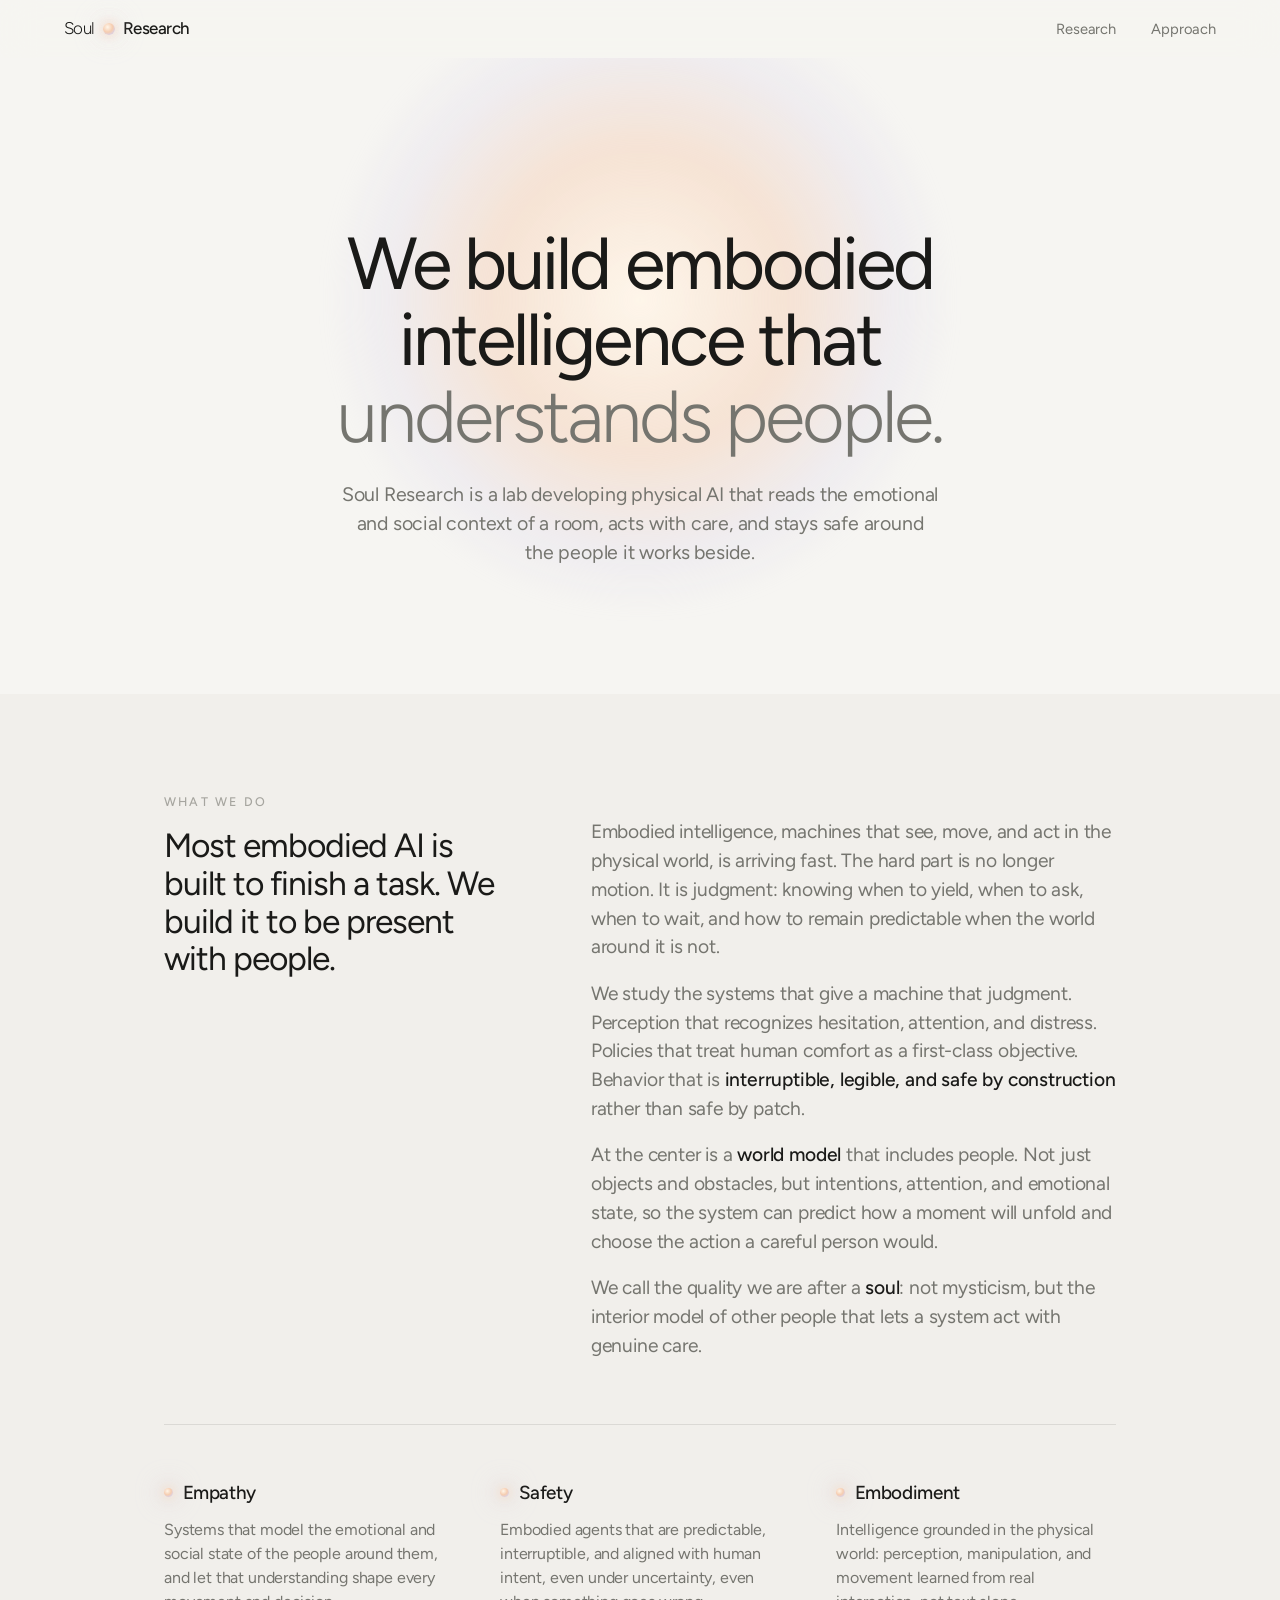
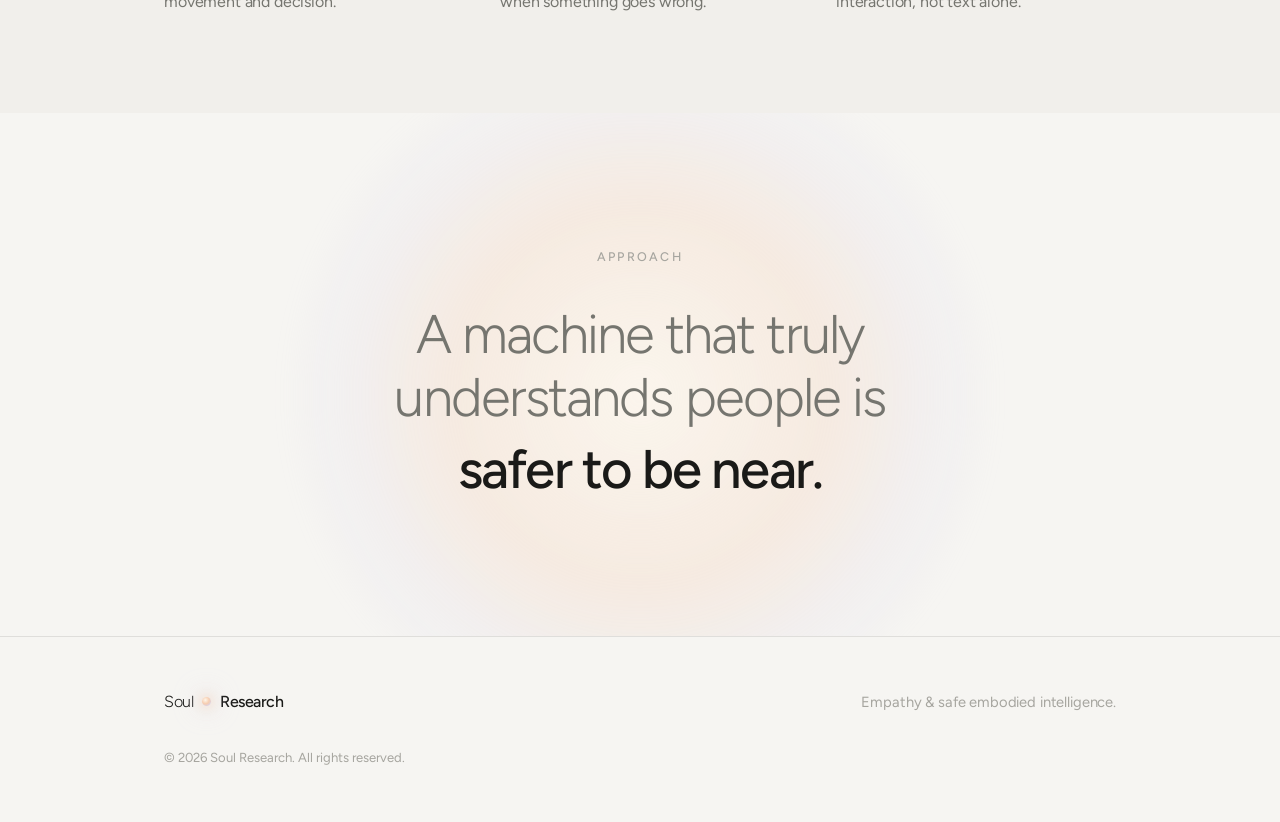
==== index.html @ a8cfb9cd "Add files via upload" ====
<!DOCTYPE html>
<html lang="en">
<head>
<meta charset="UTF-8" />
<meta name="viewport" content="width=device-width, initial-scale=1.0" />
<title>Soul Research · Empathy &amp; Safe Embodied Intelligence</title>
<link rel="preconnect" href="https://fonts.googleapis.com">
<link rel="preconnect" href="https://fonts.gstatic.com" crossorigin>
<link href="https://fonts.googleapis.com/css2?family=Figtree:wght@300;400;500;600;700&display=swap" rel="stylesheet">
<style>
  :root {
    --paper:   #f6f5f2;
    --paper-2: #f1efeb;
    --ink:     #1a1a18;
    --muted:   #75756f;
    --faint:   #a6a59f;
    --line:    rgba(26,26,24,0.10);
    --orb-core:#fff6e9;
    --orb-mid: #f6cdb0;
    --orb-rim: #d8d1ea;
  }
  * { margin: 0; padding: 0; box-sizing: border-box; }
  html { scroll-behavior: smooth; }
  body {
    background: var(--paper); color: var(--ink);
    font-family: "Figtree", -apple-system, BlinkMacSystemFont,
                 "Helvetica Neue", "Segoe UI", system-ui, sans-serif;
    -webkit-font-smoothing: antialiased; text-rendering: optimizeLegibility; line-height: 1.5;
  }
  .orb {
    position: relative; border-radius: 50%; flex: none;
    background: radial-gradient(circle at 38% 34%,
      var(--orb-core) 0%, var(--orb-mid) 46%, var(--orb-rim) 82%, rgba(216,209,234,0) 100%);
    box-shadow: 0 0 12px 2px rgba(246,205,176,0.55), 0 0 26px 6px rgba(216,209,234,0.28);
  }
  .orb--brand { width: 12px; height: 12px; animation: breathe 5.5s ease-in-out infinite; }
  .orb--bullet { width: 9px; height: 9px; }
  @keyframes breathe { 0%,100% { transform: scale(1); filter: brightness(1); } 50% { transform: scale(1.12); filter: brightness(1.12); } }

  .nav {
    position: sticky; top: 0; z-index: 20;
    display: flex; align-items: center; justify-content: space-between;
    padding: 1.1rem clamp(1.25rem, 5vw, 4rem);
    background: rgba(246,245,242,0.72);
    backdrop-filter: saturate(180%) blur(18px); -webkit-backdrop-filter: saturate(180%) blur(18px);
    border-bottom: 1px solid transparent; transition: border-color .4s ease;
  }
  .nav.scrolled { border-bottom-color: var(--line); }
  .brand { display: flex; align-items: center; gap: 0.5rem; text-decoration: none; color: var(--ink); }
  .brand .word { font-size: 1.06rem; letter-spacing: -0.03em; line-height: 1; }
  .brand .word--light { font-weight: 300; }
  .brand .word--med   { font-weight: 500; }
  .nav-links { display: flex; gap: clamp(1rem, 3vw, 2.2rem); }
  .nav-links a { font-size: 0.92rem; color: var(--muted); text-decoration: none; letter-spacing: -0.01em; transition: color .25s ease; }
  .nav-links a:hover { color: var(--ink); }

  .wrap { max-width: 1080px; margin: 0 auto; padding-left: clamp(1.25rem, 5vw, 4rem); padding-right: clamp(1.25rem, 5vw, 4rem); }
  .eyebrow { font-size: 0.78rem; text-transform: uppercase; letter-spacing: 0.18em; color: var(--faint); font-weight: 500; }

  .hero {
    position: relative; overflow: hidden;
    padding-top: clamp(5rem, 16vh, 10rem); padding-bottom: clamp(5rem, 14vh, 9rem); text-align: center;
  }
  .hero-glow {
    position: absolute; left: 50%; top: 38%; width: min(620px, 90vw); aspect-ratio: 1;
    transform: translate(-50%,-50%); border-radius: 50%;
    background: radial-gradient(circle, rgba(255,246,233,0.85) 0%, rgba(246,205,176,0.45) 34%, rgba(216,209,234,0.22) 58%, rgba(246,245,242,0) 72%);
    filter: blur(8px); animation: breathe-slow 7s ease-in-out infinite; pointer-events: none;
  }
  @keyframes breathe-slow { 0%,100% { transform: translate(-50%,-50%) scale(1); opacity: .9; } 50% { transform: translate(-50%,-50%) scale(1.08); opacity: 1; } }

  .hero-inner { position: relative; z-index: 1; }
  .hero h1 { margin: 1.4rem auto 0; max-width: 16ch; font-size: clamp(2.3rem, 6.4vw, 4.6rem); font-weight: 400; letter-spacing: -0.04em; line-height: 1.04; }
  .hero h1 em { font-style: normal; font-weight: 300; color: var(--muted); }
  .hero-sub { margin: 1.6rem auto 0; max-width: 46ch; font-size: clamp(1.02rem, 1.7vw, 1.22rem); color: var(--muted); letter-spacing: -0.01em; }

  .section { padding-top: clamp(4.5rem, 11vh, 8rem); padding-bottom: clamp(4.5rem, 11vh, 8rem); }
  .band { background: var(--paper-2); }
  .lede h2 { font-size: clamp(1.5rem, 3vw, 2.1rem); font-weight: 400; letter-spacing: -0.03em; line-height: 1.12; }
  .prose { max-width: 60ch; margin-top: 1.6rem; }
  .prose p { font-size: clamp(1.04rem, 1.55vw, 1.2rem); color: var(--muted); letter-spacing: -0.01em; }
  .prose p + p { margin-top: 1.1rem; }
  .prose strong { color: var(--ink); font-weight: 500; }
  .split { display: grid; grid-template-columns: 1fr; gap: 2rem; }
  @media (min-width: 820px) { .split { grid-template-columns: 0.8fr 1.2fr; gap: clamp(2.5rem, 6vw, 6rem); align-items: start; } }

  .pillars { margin-top: clamp(3rem, 7vh, 5rem); display: grid; grid-template-columns: 1fr; gap: 2.4rem; border-top: 1px solid var(--line); padding-top: clamp(2.5rem, 6vh, 4rem); }
  @media (min-width: 760px) { .pillars { grid-template-columns: repeat(3, 1fr); gap: clamp(2rem, 5vw, 3.5rem); } }
  .pillar h3 { display: flex; align-items: center; gap: 0.6rem; font-size: 1.18rem; font-weight: 500; letter-spacing: -0.02em; margin-bottom: 0.7rem; }
  .pillar p { color: var(--muted); font-size: 1rem; letter-spacing: -0.01em; }

  .belief {
    position: relative; overflow: hidden; text-align: center;
    padding-top: clamp(6rem, 15vh, 10.5rem); padding-bottom: clamp(6rem, 15vh, 10.5rem);
  }
  .belief-glow {
    position: absolute; left: 50%; top: 54%; transform: translate(-50%,-50%);
    width: min(700px, 94vw); aspect-ratio: 1; border-radius: 50%;
    background: radial-gradient(circle,
      rgba(255,246,233,0.55) 0%, rgba(246,205,176,0.26) 38%,
      rgba(216,209,234,0.13) 60%, rgba(246,245,242,0) 74%);
    filter: blur(10px); animation: breathe-slow 7s ease-in-out infinite;
    pointer-events: none; z-index: 0;
  }
  .belief .wrap { position: relative; z-index: 1; }
  .belief-eyebrow { margin-bottom: clamp(1.6rem, 4vh, 2.8rem); }
  .belief-quote {
    margin: 0 auto; max-width: 20ch;
    font-size: clamp(2rem, 5vw, 3.4rem); font-weight: 300;
    letter-spacing: -0.035em; line-height: 1.16;
  }
  .belief-quote .lead { color: var(--muted); }
  .belief-quote .payoff {
    display: block; margin-top: 0.16em; font-weight: 500;
    color: var(--muted); opacity: 0.5;
    transition: color 1.1s ease 0.5s, opacity 1.1s ease 0.5s;
  }
  .belief-quote.in .payoff { color: var(--ink); opacity: 1; }

  .footer { border-top: 1px solid var(--line); padding-top: clamp(2.5rem, 6vh, 4rem); padding-bottom: clamp(2.5rem, 6vh, 4rem); }
  .footer-row { display: flex; flex-wrap: wrap; gap: 1.5rem 2rem; align-items: baseline; justify-content: space-between; }
  .footer .brand .word { font-size: 1rem; }
  .footer-tag { color: var(--faint); font-size: 0.92rem; letter-spacing: -0.01em; }
  .footer a.mail { color: var(--ink); text-decoration: none; font-size: 0.95rem; border-bottom: 1px solid var(--line); padding-bottom: 2px; transition: border-color .25s ease; }
  .footer a.mail:hover { border-color: var(--ink); }
  .copyright { margin-top: 2.2rem; color: var(--faint); font-size: 0.82rem; }

  .reveal { opacity: 0; transform: translateY(14px); transition: opacity .9s cubic-bezier(.16,1,.3,1), transform .9s cubic-bezier(.16,1,.3,1); }
  .reveal.in { opacity: 1; transform: none; }
  a:focus-visible, .brand:focus-visible { outline: 2px solid var(--ink); outline-offset: 4px; border-radius: 3px; }

  @media (prefers-reduced-motion: reduce) {
    html { scroll-behavior: auto; }
    .orb--brand, .hero-glow, .belief-glow { animation: none; }
    .reveal { opacity: 1; transform: none; transition: none; }
    .belief-quote .payoff { transition: none; color: var(--ink); opacity: 1; }
  }
</style>
</head>
<body>
  <nav class="nav" id="nav">
    <a class="brand" href="#top" aria-label="Soul Research home">
      <span class="word word--light">Soul</span>
      <span class="orb orb--brand" aria-hidden="true"></span>
      <span class="word word--med">Research</span>
    </a>
    <div class="nav-links">
      <a href="#research">Research</a>
      <a href="#approach">Approach</a>
    </div>
  </nav>

  <header class="hero" id="top">
    <div class="hero-glow" aria-hidden="true"></div>
    <div class="wrap hero-inner">
      <h1>We build embodied intelligence that <em>understands people.</em></h1>
      <p class="hero-sub">Soul Research is a lab developing physical AI that reads the emotional and social context of a room, acts with care, and stays safe around the people it works beside.</p>
    </div>
  </header>

  <section class="section band" id="research">
    <div class="wrap">
      <div class="split">
        <div class="lede reveal">
          <p class="eyebrow" style="margin-bottom:1rem;">What we do</p>
          <h2>Most embodied AI is built to finish a task. We build it to be present with people.</h2>
        </div>
        <div class="prose reveal">
          <p>Embodied intelligence, machines that see, move, and act in the physical world, is arriving fast. The hard part is no longer motion. It is judgment: knowing when to yield, when to ask, when to wait, and how to remain predictable when the world around it is not.</p>
          <p>We study the systems that give a machine that judgment. Perception that recognizes hesitation, attention, and distress. Policies that treat human comfort as a first-class objective. Behavior that is <strong>interruptible, legible, and safe by construction</strong> rather than safe by patch.</p>
          <p>At the center is a <strong>world model</strong> that includes people. Not just objects and obstacles, but intentions, attention, and emotional state, so the system can predict how a moment will unfold and choose the action a careful person would.</p>
          <p>We call the quality we are after a <strong>soul</strong>: not mysticism, but the interior model of other people that lets a system act with genuine care.</p>
        </div>
      </div>

      <div class="pillars">
        <div class="pillar reveal">
          <h3><span class="orb orb--bullet" aria-hidden="true"></span>Empathy</h3>
          <p>Systems that model the emotional and social state of the people around them, and let that understanding shape every movement and decision.</p>
        </div>
        <div class="pillar reveal">
          <h3><span class="orb orb--bullet" aria-hidden="true"></span>Safety</h3>
          <p>Embodied agents that are predictable, interruptible, and aligned with human intent, even under uncertainty, even when something goes wrong.</p>
        </div>
        <div class="pillar reveal">
          <h3><span class="orb orb--bullet" aria-hidden="true"></span>Embodiment</h3>
          <p>Intelligence grounded in the physical world: perception, manipulation, and movement learned from real interaction, not text alone.</p>
        </div>
      </div>
    </div>
  </section>

  <section class="section belief" id="approach">
    <div class="belief-glow" aria-hidden="true"></div>
    <div class="wrap">
      <p class="eyebrow belief-eyebrow reveal">Approach</p>
      <blockquote class="belief-quote reveal">
        <span class="lead">A machine that truly understands people is</span>
        <span class="payoff">safer to be near.</span>
      </blockquote>
    </div>
  </section>

  <footer class="section footer" id="contact">
    <div class="wrap">
      <div class="footer-row">
        <a class="brand" href="#top" aria-label="Soul Research">
          <span class="word word--light">Soul</span>
          <span class="orb orb--bullet" aria-hidden="true" style="margin:0 1px;"></span>
          <span class="word word--med">Research</span>
        </a>
        <span class="footer-tag">Empathy &amp; safe embodied intelligence.</span>
      </div>
      <p class="copyright">© 2026 Soul Research. All rights reserved.</p>
    </div>
  </footer>

  <script>
    const nav = document.getElementById('nav');
    const onScroll = () => nav.classList.toggle('scrolled', window.scrollY > 8);
    onScroll(); window.addEventListener('scroll', onScroll, { passive: true });
    const reduce = window.matchMedia('(prefers-reduced-motion: reduce)').matches;
    const items = document.querySelectorAll('.reveal');
    if (reduce || !('IntersectionObserver' in window)) {
      items.forEach(el => el.classList.add('in'));
    } else {
      const io = new IntersectionObserver((entries) => {
        entries.forEach(e => { if (e.isIntersecting) { e.target.classList.add('in'); io.unobserve(e.target); } });
      }, { threshold: 0.18 });
      items.forEach(el => io.observe(el));
    }
  </script>
</body>
</html>
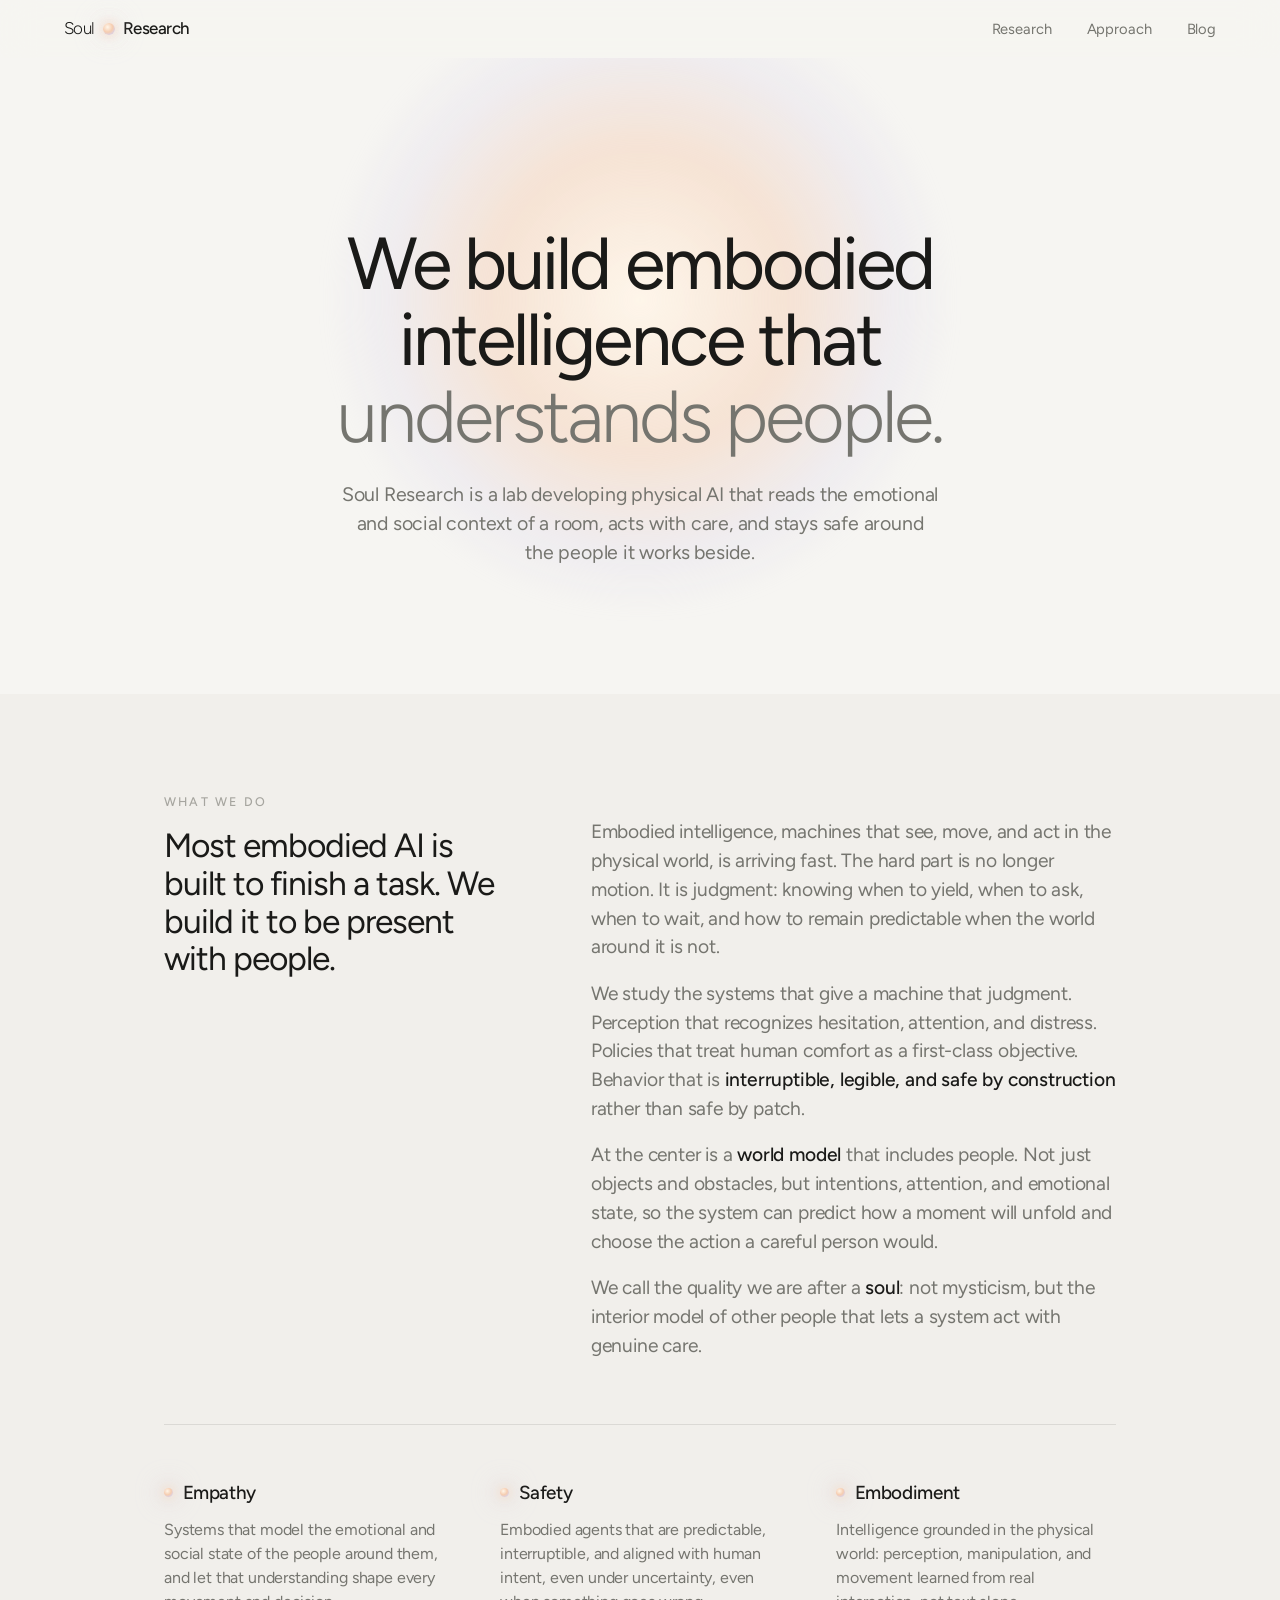
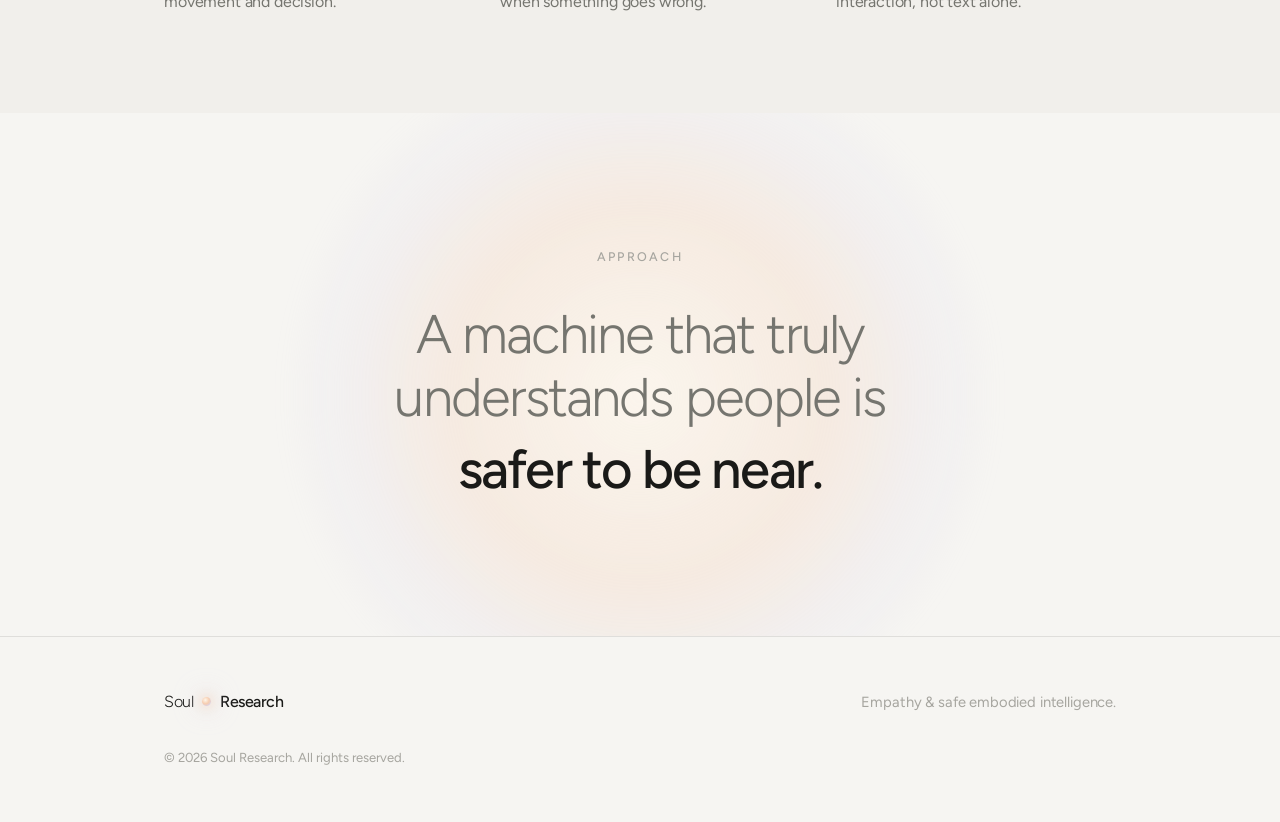
==== commit 42cd3bcc: "Add first-paper blog for Everything Has a Soul. Publish a professional long-form post with paper fig" ====
--- a/index.html
+++ b/index.html
@@ -7,135 +7,7 @@
 <link rel="preconnect" href="https://fonts.googleapis.com">
 <link rel="preconnect" href="https://fonts.gstatic.com" crossorigin>
 <link href="https://fonts.googleapis.com/css2?family=Figtree:wght@300;400;500;600;700&display=swap" rel="stylesheet">
-<style>
-  :root {
-    --paper:   #f6f5f2;
-    --paper-2: #f1efeb;
-    --ink:     #1a1a18;
-    --muted:   #75756f;
-    --faint:   #a6a59f;
-    --line:    rgba(26,26,24,0.10);
-    --orb-core:#fff6e9;
-    --orb-mid: #f6cdb0;
-    --orb-rim: #d8d1ea;
-  }
-  * { margin: 0; padding: 0; box-sizing: border-box; }
-  html { scroll-behavior: smooth; }
-  body {
-    background: var(--paper); color: var(--ink);
-    font-family: "Figtree", -apple-system, BlinkMacSystemFont,
-                 "Helvetica Neue", "Segoe UI", system-ui, sans-serif;
-    -webkit-font-smoothing: antialiased; text-rendering: optimizeLegibility; line-height: 1.5;
-  }
-  .orb {
-    position: relative; border-radius: 50%; flex: none;
-    background: radial-gradient(circle at 38% 34%,
-      var(--orb-core) 0%, var(--orb-mid) 46%, var(--orb-rim) 82%, rgba(216,209,234,0) 100%);
-    box-shadow: 0 0 12px 2px rgba(246,205,176,0.55), 0 0 26px 6px rgba(216,209,234,0.28);
-  }
-  .orb--brand { width: 12px; height: 12px; animation: breathe 5.5s ease-in-out infinite; }
-  .orb--bullet { width: 9px; height: 9px; }
-  @keyframes breathe { 0%,100% { transform: scale(1); filter: brightness(1); } 50% { transform: scale(1.12); filter: brightness(1.12); } }
-
-  .nav {
-    position: sticky; top: 0; z-index: 20;
-    display: flex; align-items: center; justify-content: space-between;
-    padding: 1.1rem clamp(1.25rem, 5vw, 4rem);
-    background: rgba(246,245,242,0.72);
-    backdrop-filter: saturate(180%) blur(18px); -webkit-backdrop-filter: saturate(180%) blur(18px);
-    border-bottom: 1px solid transparent; transition: border-color .4s ease;
-  }
-  .nav.scrolled { border-bottom-color: var(--line); }
-  .brand { display: flex; align-items: center; gap: 0.5rem; text-decoration: none; color: var(--ink); }
-  .brand .word { font-size: 1.06rem; letter-spacing: -0.03em; line-height: 1; }
-  .brand .word--light { font-weight: 300; }
-  .brand .word--med   { font-weight: 500; }
-  .nav-links { display: flex; gap: clamp(1rem, 3vw, 2.2rem); }
-  .nav-links a { font-size: 0.92rem; color: var(--muted); text-decoration: none; letter-spacing: -0.01em; transition: color .25s ease; }
-  .nav-links a:hover { color: var(--ink); }
-
-  .wrap { max-width: 1080px; margin: 0 auto; padding-left: clamp(1.25rem, 5vw, 4rem); padding-right: clamp(1.25rem, 5vw, 4rem); }
-  .eyebrow { font-size: 0.78rem; text-transform: uppercase; letter-spacing: 0.18em; color: var(--faint); font-weight: 500; }
-
-  .hero {
-    position: relative; overflow: hidden;
-    padding-top: clamp(5rem, 16vh, 10rem); padding-bottom: clamp(5rem, 14vh, 9rem); text-align: center;
-  }
-  .hero-glow {
-    position: absolute; left: 50%; top: 38%; width: min(620px, 90vw); aspect-ratio: 1;
-    transform: translate(-50%,-50%); border-radius: 50%;
-    background: radial-gradient(circle, rgba(255,246,233,0.85) 0%, rgba(246,205,176,0.45) 34%, rgba(216,209,234,0.22) 58%, rgba(246,245,242,0) 72%);
-    filter: blur(8px); animation: breathe-slow 7s ease-in-out infinite; pointer-events: none;
-  }
-  @keyframes breathe-slow { 0%,100% { transform: translate(-50%,-50%) scale(1); opacity: .9; } 50% { transform: translate(-50%,-50%) scale(1.08); opacity: 1; } }
-
-  .hero-inner { position: relative; z-index: 1; }
-  .hero h1 { margin: 1.4rem auto 0; max-width: 16ch; font-size: clamp(2.3rem, 6.4vw, 4.6rem); font-weight: 400; letter-spacing: -0.04em; line-height: 1.04; }
-  .hero h1 em { font-style: normal; font-weight: 300; color: var(--muted); }
-  .hero-sub { margin: 1.6rem auto 0; max-width: 46ch; font-size: clamp(1.02rem, 1.7vw, 1.22rem); color: var(--muted); letter-spacing: -0.01em; }
-
-  .section { padding-top: clamp(4.5rem, 11vh, 8rem); padding-bottom: clamp(4.5rem, 11vh, 8rem); }
-  .band { background: var(--paper-2); }
-  .lede h2 { font-size: clamp(1.5rem, 3vw, 2.1rem); font-weight: 400; letter-spacing: -0.03em; line-height: 1.12; }
-  .prose { max-width: 60ch; margin-top: 1.6rem; }
-  .prose p { font-size: clamp(1.04rem, 1.55vw, 1.2rem); color: var(--muted); letter-spacing: -0.01em; }
-  .prose p + p { margin-top: 1.1rem; }
-  .prose strong { color: var(--ink); font-weight: 500; }
-  .split { display: grid; grid-template-columns: 1fr; gap: 2rem; }
-  @media (min-width: 820px) { .split { grid-template-columns: 0.8fr 1.2fr; gap: clamp(2.5rem, 6vw, 6rem); align-items: start; } }
-
-  .pillars { margin-top: clamp(3rem, 7vh, 5rem); display: grid; grid-template-columns: 1fr; gap: 2.4rem; border-top: 1px solid var(--line); padding-top: clamp(2.5rem, 6vh, 4rem); }
-  @media (min-width: 760px) { .pillars { grid-template-columns: repeat(3, 1fr); gap: clamp(2rem, 5vw, 3.5rem); } }
-  .pillar h3 { display: flex; align-items: center; gap: 0.6rem; font-size: 1.18rem; font-weight: 500; letter-spacing: -0.02em; margin-bottom: 0.7rem; }
-  .pillar p { color: var(--muted); font-size: 1rem; letter-spacing: -0.01em; }
-
-  .belief {
-    position: relative; overflow: hidden; text-align: center;
-    padding-top: clamp(6rem, 15vh, 10.5rem); padding-bottom: clamp(6rem, 15vh, 10.5rem);
-  }
-  .belief-glow {
-    position: absolute; left: 50%; top: 54%; transform: translate(-50%,-50%);
-    width: min(700px, 94vw); aspect-ratio: 1; border-radius: 50%;
-    background: radial-gradient(circle,
-      rgba(255,246,233,0.55) 0%, rgba(246,205,176,0.26) 38%,
-      rgba(216,209,234,0.13) 60%, rgba(246,245,242,0) 74%);
-    filter: blur(10px); animation: breathe-slow 7s ease-in-out infinite;
-    pointer-events: none; z-index: 0;
-  }
-  .belief .wrap { position: relative; z-index: 1; }
-  .belief-eyebrow { margin-bottom: clamp(1.6rem, 4vh, 2.8rem); }
-  .belief-quote {
-    margin: 0 auto; max-width: 20ch;
-    font-size: clamp(2rem, 5vw, 3.4rem); font-weight: 300;
-    letter-spacing: -0.035em; line-height: 1.16;
-  }
-  .belief-quote .lead { color: var(--muted); }
-  .belief-quote .payoff {
-    display: block; margin-top: 0.16em; font-weight: 500;
-    color: var(--muted); opacity: 0.5;
-    transition: color 1.1s ease 0.5s, opacity 1.1s ease 0.5s;
-  }
-  .belief-quote.in .payoff { color: var(--ink); opacity: 1; }
-
-  .footer { border-top: 1px solid var(--line); padding-top: clamp(2.5rem, 6vh, 4rem); padding-bottom: clamp(2.5rem, 6vh, 4rem); }
-  .footer-row { display: flex; flex-wrap: wrap; gap: 1.5rem 2rem; align-items: baseline; justify-content: space-between; }
-  .footer .brand .word { font-size: 1rem; }
-  .footer-tag { color: var(--faint); font-size: 0.92rem; letter-spacing: -0.01em; }
-  .footer a.mail { color: var(--ink); text-decoration: none; font-size: 0.95rem; border-bottom: 1px solid var(--line); padding-bottom: 2px; transition: border-color .25s ease; }
-  .footer a.mail:hover { border-color: var(--ink); }
-  .copyright { margin-top: 2.2rem; color: var(--faint); font-size: 0.82rem; }
-
-  .reveal { opacity: 0; transform: translateY(14px); transition: opacity .9s cubic-bezier(.16,1,.3,1), transform .9s cubic-bezier(.16,1,.3,1); }
-  .reveal.in { opacity: 1; transform: none; }
-  a:focus-visible, .brand:focus-visible { outline: 2px solid var(--ink); outline-offset: 4px; border-radius: 3px; }
-
-  @media (prefers-reduced-motion: reduce) {
-    html { scroll-behavior: auto; }
-    .orb--brand, .hero-glow, .belief-glow { animation: none; }
-    .reveal { opacity: 1; transform: none; transition: none; }
-    .belief-quote .payoff { transition: none; color: var(--ink); opacity: 1; }
-  }
-</style>
+<link rel="stylesheet" href="styles.css">
 </head>
 <body>
   <nav class="nav" id="nav">
@@ -147,6 +19,7 @@
     <div class="nav-links">
       <a href="#research">Research</a>
       <a href="#approach">Approach</a>
+      <a href="blog.html">Blog</a>
     </div>
   </nav>
 
@@ -215,20 +88,6 @@
     </div>
   </footer>
 
-  <script>
-    const nav = document.getElementById('nav');
-    const onScroll = () => nav.classList.toggle('scrolled', window.scrollY > 8);
-    onScroll(); window.addEventListener('scroll', onScroll, { passive: true });
-    const reduce = window.matchMedia('(prefers-reduced-motion: reduce)').matches;
-    const items = document.querySelectorAll('.reveal');
-    if (reduce || !('IntersectionObserver' in window)) {
-      items.forEach(el => el.classList.add('in'));
-    } else {
-      const io = new IntersectionObserver((entries) => {
-        entries.forEach(e => { if (e.isIntersecting) { e.target.classList.add('in'); io.unobserve(e.target); } });
-      }, { threshold: 0.18 });
-      items.forEach(el => io.observe(el));
-    }
-  </script>
+  <script src="main.js"></script>
 </body>
 </html>
--- a/styles.css
+++ b/styles.css
@@ -0,0 +1,626 @@
+:root {
+  --paper:   #f6f5f2;
+  --paper-2: #f1efeb;
+  --ink:     #1a1a18;
+  --muted:   #75756f;
+  --faint:   #a6a59f;
+  --line:    rgba(26,26,24,0.10);
+  --orb-core:#fff6e9;
+  --orb-mid: #f6cdb0;
+  --orb-rim: #d8d1ea;
+  --peach:   #f3d5c0;
+  --lavender:#dcd6ea;
+  --cream:   #f3eadc;
+  --warm-gray:#cfc9c0;
+}
+* { margin: 0; padding: 0; box-sizing: border-box; }
+html { scroll-behavior: smooth; }
+body {
+  background: var(--paper); color: var(--ink);
+  font-family: "Figtree", -apple-system, BlinkMacSystemFont,
+               "Helvetica Neue", "Segoe UI", system-ui, sans-serif;
+  -webkit-font-smoothing: antialiased; text-rendering: optimizeLegibility; line-height: 1.5;
+}
+.orb {
+  position: relative; border-radius: 50%; flex: none;
+  background: radial-gradient(circle at 38% 34%,
+    var(--orb-core) 0%, var(--orb-mid) 46%, var(--orb-rim) 82%, rgba(216,209,234,0) 100%);
+  box-shadow: 0 0 12px 2px rgba(246,205,176,0.55), 0 0 26px 6px rgba(216,209,234,0.28);
+}
+.orb--brand { width: 12px; height: 12px; animation: breathe 5.5s ease-in-out infinite; }
+.orb--bullet { width: 9px; height: 9px; }
+@keyframes breathe { 0%,100% { transform: scale(1); filter: brightness(1); } 50% { transform: scale(1.12); filter: brightness(1.12); } }
+
+.nav {
+  position: sticky; top: 0; z-index: 20;
+  display: flex; align-items: center; justify-content: space-between;
+  padding: 1.1rem clamp(1.25rem, 5vw, 4rem);
+  background: rgba(246,245,242,0.72);
+  backdrop-filter: saturate(180%) blur(18px); -webkit-backdrop-filter: saturate(180%) blur(18px);
+  border-bottom: 1px solid transparent; transition: border-color .4s ease;
+}
+.nav.scrolled { border-bottom-color: var(--line); }
+.brand { display: flex; align-items: center; gap: 0.5rem; text-decoration: none; color: var(--ink); }
+.brand .word { font-size: 1.06rem; letter-spacing: -0.03em; line-height: 1; }
+.brand .word--light { font-weight: 300; }
+.brand .word--med   { font-weight: 500; }
+.nav-links { display: flex; gap: clamp(1rem, 3vw, 2.2rem); }
+.nav-links a { font-size: 0.92rem; color: var(--muted); text-decoration: none; letter-spacing: -0.01em; transition: color .25s ease; }
+.nav-links a:hover, .nav-links a.active { color: var(--ink); }
+
+.wrap { max-width: 1080px; margin: 0 auto; padding-left: clamp(1.25rem, 5vw, 4rem); padding-right: clamp(1.25rem, 5vw, 4rem); }
+.eyebrow { font-size: 0.78rem; text-transform: uppercase; letter-spacing: 0.18em; color: var(--faint); font-weight: 500; }
+
+.hero {
+  position: relative; overflow: hidden;
+  padding-top: clamp(5rem, 16vh, 10rem); padding-bottom: clamp(5rem, 14vh, 9rem); text-align: center;
+}
+.hero-glow {
+  position: absolute; left: 50%; top: 38%; width: min(620px, 90vw); aspect-ratio: 1;
+  transform: translate(-50%,-50%); border-radius: 50%;
+  background: radial-gradient(circle, rgba(255,246,233,0.85) 0%, rgba(246,205,176,0.45) 34%, rgba(216,209,234,0.22) 58%, rgba(246,245,242,0) 72%);
+  filter: blur(8px); animation: breathe-slow 7s ease-in-out infinite; pointer-events: none;
+}
+@keyframes breathe-slow { 0%,100% { transform: translate(-50%,-50%) scale(1); opacity: .9; } 50% { transform: translate(-50%,-50%) scale(1.08); opacity: 1; } }
+
+.hero-inner { position: relative; z-index: 1; }
+.hero h1 { margin: 1.4rem auto 0; max-width: 16ch; font-size: clamp(2.3rem, 6.4vw, 4.6rem); font-weight: 400; letter-spacing: -0.04em; line-height: 1.04; }
+.hero h1 em { font-style: normal; font-weight: 300; color: var(--muted); }
+.hero-sub { margin: 1.6rem auto 0; max-width: 46ch; font-size: clamp(1.02rem, 1.7vw, 1.22rem); color: var(--muted); letter-spacing: -0.01em; }
+
+.section { padding-top: clamp(4.5rem, 11vh, 8rem); padding-bottom: clamp(4.5rem, 11vh, 8rem); }
+.band { background: var(--paper-2); }
+.lede h2 { font-size: clamp(1.5rem, 3vw, 2.1rem); font-weight: 400; letter-spacing: -0.03em; line-height: 1.12; }
+.prose { max-width: 60ch; margin-top: 1.6rem; }
+.prose p { font-size: clamp(1.04rem, 1.55vw, 1.2rem); color: var(--muted); letter-spacing: -0.01em; }
+.prose p + p { margin-top: 1.1rem; }
+.prose strong { color: var(--ink); font-weight: 500; }
+.split { display: grid; grid-template-columns: 1fr; gap: 2rem; }
+@media (min-width: 820px) { .split { grid-template-columns: 0.8fr 1.2fr; gap: clamp(2.5rem, 6vw, 6rem); align-items: start; } }
+
+.pillars { margin-top: clamp(3rem, 7vh, 5rem); display: grid; grid-template-columns: 1fr; gap: 2.4rem; border-top: 1px solid var(--line); padding-top: clamp(2.5rem, 6vh, 4rem); }
+@media (min-width: 760px) { .pillars { grid-template-columns: repeat(3, 1fr); gap: clamp(2rem, 5vw, 3.5rem); } }
+.pillar h3 { display: flex; align-items: center; gap: 0.6rem; font-size: 1.18rem; font-weight: 500; letter-spacing: -0.02em; margin-bottom: 0.7rem; }
+.pillar p { color: var(--muted); font-size: 1rem; letter-spacing: -0.01em; }
+
+.belief {
+  position: relative; overflow: hidden; text-align: center;
+  padding-top: clamp(6rem, 15vh, 10.5rem); padding-bottom: clamp(6rem, 15vh, 10.5rem);
+}
+.belief-glow {
+  position: absolute; left: 50%; top: 54%; transform: translate(-50%,-50%);
+  width: min(700px, 94vw); aspect-ratio: 1; border-radius: 50%;
+  background: radial-gradient(circle,
+    rgba(255,246,233,0.55) 0%, rgba(246,205,176,0.26) 38%,
+    rgba(216,209,234,0.13) 60%, rgba(246,245,242,0) 74%);
+  filter: blur(10px); animation: breathe-slow 7s ease-in-out infinite;
+  pointer-events: none; z-index: 0;
+}
+.belief .wrap { position: relative; z-index: 1; }
+.belief-eyebrow { margin-bottom: clamp(1.6rem, 4vh, 2.8rem); }
+.belief-quote {
+  margin: 0 auto; max-width: 20ch;
+  font-size: clamp(2rem, 5vw, 3.4rem); font-weight: 300;
+  letter-spacing: -0.035em; line-height: 1.16;
+}
+.belief-quote .lead { color: var(--muted); }
+.belief-quote .payoff {
+  display: block; margin-top: 0.16em; font-weight: 500;
+  color: var(--muted); opacity: 0.5;
+  transition: color 1.1s ease 0.5s, opacity 1.1s ease 0.5s;
+}
+.belief-quote.in .payoff { color: var(--ink); opacity: 1; }
+
+.footer { border-top: 1px solid var(--line); padding-top: clamp(2.5rem, 6vh, 4rem); padding-bottom: clamp(2.5rem, 6vh, 4rem); }
+.footer-row { display: flex; flex-wrap: wrap; gap: 1.5rem 2rem; align-items: baseline; justify-content: space-between; }
+.footer .brand .word { font-size: 1rem; }
+.footer-tag { color: var(--faint); font-size: 0.92rem; letter-spacing: -0.01em; }
+.copyright { margin-top: 2.2rem; color: var(--faint); font-size: 0.82rem; }
+
+.reveal { opacity: 0; transform: translateY(14px); transition: opacity .9s cubic-bezier(.16,1,.3,1), transform .9s cubic-bezier(.16,1,.3,1); }
+.reveal.in { opacity: 1; transform: none; }
+a:focus-visible, .brand:focus-visible { outline: 2px solid var(--ink); outline-offset: 4px; border-radius: 3px; }
+
+@media (prefers-reduced-motion: reduce) {
+  html { scroll-behavior: auto; }
+  .orb--brand, .hero-glow, .belief-glow { animation: none; }
+  .reveal { opacity: 1; transform: none; transition: none; }
+  .belief-quote .payoff { transition: none; color: var(--ink); opacity: 1; }
+}
+
+/* Blog listing */
+.page-header {
+  padding-top: clamp(5rem, 12vh, 8rem);
+  padding-bottom: clamp(3rem, 8vh, 5rem);
+  border-bottom: 1px solid var(--line);
+  text-align: center;
+}
+.page-header h1 {
+  margin-top: 1rem;
+  font-size: clamp(2.2rem, 5vw, 3.4rem);
+  font-weight: 400;
+  letter-spacing: -0.035em;
+}
+.page-header p {
+  margin: 1rem auto 0;
+  max-width: 42ch;
+  color: var(--muted);
+  font-size: 1.08rem;
+}
+.blog-list { padding: clamp(3rem, 8vh, 5.5rem) 0; }
+.blog-item {
+  display: grid;
+  grid-template-columns: 1fr;
+  gap: 1.6rem;
+  padding: clamp(1.8rem, 4vh, 2.6rem) 0;
+  border-bottom: 1px solid var(--line);
+  text-decoration: none;
+  color: inherit;
+}
+@media (min-width: 780px) {
+  .blog-item { grid-template-columns: 1.1fr 1.4fr; align-items: center; gap: 2.5rem; }
+}
+.blog-item:hover .blog-title { color: var(--muted); }
+.blog-thumb {
+  aspect-ratio: 16 / 10;
+  overflow: hidden;
+  background: var(--paper-2);
+}
+.blog-thumb img {
+  width: 100%; height: 100%; object-fit: cover; display: block;
+}
+.blog-meta {
+  display: flex; flex-wrap: wrap; gap: 0.5rem 1.1rem;
+  font-size: 0.8rem; color: var(--faint); letter-spacing: 0.04em; text-transform: uppercase;
+}
+.blog-title {
+  margin-top: 0.55rem;
+  font-size: clamp(1.35rem, 2.6vw, 1.75rem);
+  font-weight: 400;
+  letter-spacing: -0.025em;
+  line-height: 1.2;
+  transition: color .25s ease;
+}
+.blog-excerpt {
+  margin-top: 0.7rem;
+  color: var(--muted);
+  font-size: 1.02rem;
+  max-width: 54ch;
+}
+
+/* Article */
+.article-hero {
+  position: relative;
+  overflow: hidden;
+  padding-top: clamp(4.5rem, 10vh, 7rem);
+  padding-bottom: clamp(3rem, 7vh, 4.5rem);
+  border-bottom: 1px solid var(--line);
+}
+.article-hero .wrap { max-width: 820px; text-align: center; }
+.article-kicker {
+  display: inline-flex; align-items: center; gap: 0.55rem;
+  margin-bottom: 1.4rem;
+  font-size: 0.78rem; text-transform: uppercase; letter-spacing: 0.18em; color: var(--faint);
+}
+.article-hero h1 {
+  font-size: clamp(2.1rem, 5.2vw, 3.5rem);
+  font-weight: 400;
+  letter-spacing: -0.035em;
+  line-height: 1.08;
+}
+.article-hero h1 span {
+  display: block;
+  margin-top: 0.18em;
+  font-weight: 300;
+  color: var(--muted);
+}
+.article-dek {
+  margin: 1.4rem auto 0;
+  max-width: 46ch;
+  color: var(--muted);
+  font-size: clamp(1.05rem, 1.7vw, 1.2rem);
+}
+.article-byline {
+  margin-top: 1.8rem;
+  color: var(--faint);
+  font-size: 0.92rem;
+  letter-spacing: -0.01em;
+}
+.article-byline a { color: var(--ink); text-decoration: none; border-bottom: 1px solid var(--line); }
+.article-byline a:hover { border-color: var(--ink); }
+.article-actions {
+  margin-top: 1.8rem;
+  display: flex; flex-wrap: wrap; gap: 0.75rem; justify-content: center;
+}
+.btn {
+  display: inline-flex; align-items: center; justify-content: center;
+  padding: 0.72rem 1.2rem;
+  font-size: 0.92rem; font-weight: 500; letter-spacing: -0.01em;
+  text-decoration: none; border-radius: 2px;
+  transition: background .25s ease, color .25s ease, border-color .25s ease;
+}
+.btn--primary { background: var(--ink); color: var(--paper); border: 1px solid var(--ink); }
+.btn--primary:hover { background: #2e2e2a; }
+.btn--ghost { background: transparent; color: var(--ink); border: 1px solid var(--line); }
+.btn--ghost:hover { border-color: rgba(26,26,24,0.28); }
+
+.article { padding: clamp(3rem, 7vh, 5rem) 0 clamp(4rem, 10vh, 7rem); }
+.article-body { max-width: 720px; margin: 0 auto; }
+.article-body > p {
+  font-size: clamp(1.05rem, 1.45vw, 1.18rem);
+  color: var(--muted);
+  letter-spacing: -0.01em;
+  line-height: 1.65;
+}
+.article-body > p + p { margin-top: 1.15rem; }
+.article-body > p strong { color: var(--ink); font-weight: 500; }
+.article-body h2 {
+  margin: clamp(2.8rem, 6vh, 3.6rem) 0 1rem;
+  font-size: clamp(1.45rem, 2.8vw, 1.9rem);
+  font-weight: 400;
+  letter-spacing: -0.03em;
+  line-height: 1.15;
+}
+.article-body h3 {
+  margin: 2rem 0 0.7rem;
+  font-size: 1.12rem;
+  font-weight: 500;
+  letter-spacing: -0.02em;
+}
+.article-body .lede-block {
+  font-size: clamp(1.18rem, 2vw, 1.35rem);
+  color: var(--ink);
+  font-weight: 400;
+  letter-spacing: -0.02em;
+  line-height: 1.4;
+  margin-bottom: 1.4rem;
+}
+
+.figure {
+  margin: clamp(2rem, 5vh, 3rem) 0;
+}
+.figure--wide {
+  margin-left: calc(50% - min(50vw, 540px) + clamp(1.25rem, 5vw, 4rem));
+  margin-right: calc(50% - min(50vw, 540px) + clamp(1.25rem, 5vw, 4rem));
+  max-width: none;
+}
+@media (min-width: 1100px) {
+  .figure--wide {
+    margin-left: -120px;
+    margin-right: -120px;
+  }
+}
+.figure img {
+  width: 100%;
+  display: block;
+  background: var(--paper-2);
+}
+.figure figcaption {
+  margin-top: 0.75rem;
+  font-size: 0.88rem;
+  color: var(--faint);
+  letter-spacing: -0.01em;
+  line-height: 1.45;
+  max-width: 62ch;
+}
+
+/* Infographics */
+.infographic {
+  margin: clamp(2rem, 5vh, 3rem) 0;
+  padding: clamp(1.4rem, 3vw, 2rem);
+  background: var(--paper-2);
+  border: 1px solid var(--line);
+}
+.infographic-label {
+  font-size: 0.72rem;
+  text-transform: uppercase;
+  letter-spacing: 0.16em;
+  color: var(--faint);
+  margin-bottom: 1.2rem;
+}
+.infographic-title {
+  font-size: clamp(1.15rem, 2vw, 1.35rem);
+  font-weight: 400;
+  letter-spacing: -0.025em;
+  margin-bottom: 1.4rem;
+}
+.paradigm-grid {
+  display: grid;
+  grid-template-columns: 1fr;
+  gap: 1.2rem;
+}
+@media (min-width: 720px) {
+  .paradigm-grid { grid-template-columns: 1fr 1fr; gap: 1.4rem; }
+}
+.paradigm-panel {
+  background: var(--paper);
+  padding: 1.2rem 1.15rem 1.3rem;
+  border: 1px solid var(--line);
+  min-height: 100%;
+}
+.paradigm-panel h4 {
+  font-size: 0.95rem;
+  font-weight: 500;
+  letter-spacing: -0.02em;
+  margin-bottom: 0.35rem;
+}
+.paradigm-panel .sub {
+  font-size: 0.84rem;
+  color: var(--muted);
+  margin-bottom: 1.1rem;
+  line-height: 1.4;
+}
+.hub {
+  display: flex;
+  flex-direction: column;
+  align-items: center;
+  gap: 0.7rem;
+}
+.hub-core {
+  background: var(--peach);
+  padding: 0.55rem 0.9rem;
+  font-size: 0.82rem;
+  font-weight: 500;
+  letter-spacing: -0.01em;
+}
+.hub-ring {
+  display: flex; flex-wrap: wrap; justify-content: center; gap: 0.45rem;
+}
+.node {
+  width: 3.2rem; height: 3.2rem;
+  border-radius: 50%;
+  display: flex; align-items: center; justify-content: center;
+  font-size: 0.68rem;
+  background: rgba(216,209,234,0.45);
+  color: var(--ink);
+  letter-spacing: -0.02em;
+}
+.node--photo {
+  width: 3.6rem; height: 3.6rem;
+  overflow: hidden;
+  padding: 0;
+  background: #ddd;
+}
+.node--photo img { width: 100%; height: 100%; object-fit: cover; }
+.agent-net {
+  display: grid;
+  grid-template-columns: repeat(3, 1fr);
+  gap: 0.55rem;
+  place-items: center;
+}
+.director-chip {
+  grid-column: 1 / -1;
+  background: var(--cream);
+  padding: 0.45rem 0.8rem;
+  font-size: 0.78rem;
+  font-weight: 500;
+}
+
+.thesis-grid {
+  display: grid;
+  grid-template-columns: 1fr;
+  gap: 1rem;
+  margin: 1.6rem 0 0.4rem;
+}
+@media (min-width: 760px) {
+  .thesis-grid { grid-template-columns: repeat(3, 1fr); gap: 1.1rem; }
+}
+.thesis {
+  padding: 1.2rem 1.15rem 1.35rem;
+  border-top: 2px solid var(--ink);
+  background: var(--paper-2);
+}
+.thesis .num {
+  font-size: 0.72rem;
+  letter-spacing: 0.14em;
+  text-transform: uppercase;
+  color: var(--faint);
+  margin-bottom: 0.55rem;
+}
+.thesis h3 {
+  margin: 0 0 0.55rem;
+  font-size: 1.05rem;
+  font-weight: 500;
+  letter-spacing: -0.02em;
+}
+.thesis p {
+  margin: 0;
+  color: var(--muted);
+  font-size: 0.95rem;
+  line-height: 1.5;
+}
+
+.triad {
+  display: grid;
+  grid-template-columns: 1fr;
+  gap: 1rem;
+  margin: 1.8rem 0;
+}
+@media (min-width: 760px) {
+  .triad { grid-template-columns: repeat(3, 1fr); }
+}
+.triad-card {
+  position: relative;
+  overflow: hidden;
+  background: var(--paper-2);
+  border: 1px solid var(--line);
+  min-height: 280px;
+}
+.triad-card img {
+  width: 100%;
+  height: 180px;
+  object-fit: cover;
+  display: block;
+}
+.triad-card .body {
+  padding: 1rem 1.05rem 1.2rem;
+}
+.triad-card h3 {
+  margin: 0 0 0.4rem;
+  font-size: 1rem;
+  font-weight: 500;
+}
+.triad-card p {
+  margin: 0;
+  color: var(--muted);
+  font-size: 0.92rem;
+  line-height: 1.45;
+}
+.swatch {
+  display: inline-block;
+  width: 0.55rem; height: 0.55rem;
+  border-radius: 50%;
+  margin-right: 0.35rem;
+  vertical-align: middle;
+}
+.swatch--peach { background: var(--orb-mid); }
+.swatch--lavender { background: var(--orb-rim); }
+.swatch--cream { background: var(--cream); border: 1px solid var(--line); }
+
+.planes {
+  display: grid;
+  grid-template-columns: 1fr;
+  gap: 0.8rem;
+  margin: 1.5rem 0;
+}
+@media (min-width: 700px) {
+  .planes { grid-template-columns: 1fr auto 1fr; align-items: stretch; }
+}
+.plane {
+  padding: 1.2rem 1.15rem;
+  border: 1px solid var(--line);
+}
+.plane--cog { background: rgba(243,213,192,0.35); }
+.plane--act { background: rgba(220,214,234,0.4); }
+.plane h3 { margin: 0 0 0.4rem; font-size: 1rem; }
+.plane p { margin: 0; color: var(--muted); font-size: 0.92rem; line-height: 1.45; }
+.plane-arrow {
+  display: flex; align-items: center; justify-content: center;
+  color: var(--faint); font-size: 0.78rem; letter-spacing: 0.08em; text-transform: uppercase;
+}
+
+.mirror {
+  margin: 1.8rem 0;
+  padding: 1.5rem 1.3rem;
+  background: linear-gradient(180deg, var(--paper-2) 0%, var(--paper) 55%, rgba(243,234,220,0.7) 100%);
+  border: 1px solid var(--line);
+  position: relative;
+}
+.mirror::after {
+  content: "";
+  position: absolute;
+  left: 8%; right: 8%;
+  top: 54%;
+  border-top: 1px dashed rgba(26,26,24,0.28);
+}
+.mirror-row {
+  display: grid;
+  grid-template-columns: 1fr;
+  gap: 1.2rem;
+}
+@media (min-width: 700px) {
+  .mirror-row { grid-template-columns: 1.2fr 1fr; gap: 2rem; }
+}
+.mirror .backstage h4,
+.mirror .learner h4 {
+  font-size: 0.78rem;
+  text-transform: uppercase;
+  letter-spacing: 0.14em;
+  color: var(--faint);
+  margin-bottom: 0.55rem;
+  font-weight: 500;
+}
+.mirror p { color: var(--muted); font-size: 0.95rem; margin: 0; line-height: 1.5; }
+.mirror .learner {
+  padding-top: 1.6rem;
+}
+@media (min-width: 700px) {
+  .mirror .learner { padding-top: 0; border-left: 1px dashed rgba(26,26,24,0.2); padding-left: 1.4rem; }
+}
+
+.sequence {
+  display: grid;
+  grid-template-columns: repeat(3, 1fr);
+  gap: 0.45rem;
+  margin: 1.6rem 0 0.4rem;
+}
+@media (min-width: 700px) {
+  .sequence { grid-template-columns: repeat(6, 1fr); gap: 0.5rem; }
+}
+.sequence figure {
+  margin: 0;
+  background: var(--paper-2);
+}
+.sequence img {
+  width: 100%;
+  aspect-ratio: 4 / 3;
+  object-fit: cover;
+  display: block;
+}
+
+.case-grid {
+  display: grid;
+  grid-template-columns: 1fr;
+  gap: 1rem;
+  margin: 1.8rem 0;
+}
+@media (min-width: 700px) {
+  .case-grid { grid-template-columns: 1fr 1fr; }
+}
+.case {
+  border: 1px solid var(--line);
+  background: var(--paper);
+  overflow: hidden;
+}
+.case img {
+  width: 100%;
+  aspect-ratio: 5 / 4;
+  object-fit: cover;
+  display: block;
+}
+.case .body { padding: 1rem 1.05rem 1.2rem; }
+.case h3 { margin: 0 0 0.35rem; font-size: 1.02rem; font-weight: 500; }
+.case p { margin: 0; color: var(--muted); font-size: 0.92rem; line-height: 1.45; }
+
+.eval-table {
+  width: 100%;
+  border-collapse: collapse;
+  margin: 1.5rem 0;
+  font-size: 0.9rem;
+}
+.eval-table th,
+.eval-table td {
+  text-align: left;
+  padding: 0.75rem 0.6rem;
+  border-bottom: 1px solid var(--line);
+  vertical-align: top;
+}
+.eval-table th {
+  font-weight: 500;
+  color: var(--ink);
+  font-size: 0.78rem;
+  text-transform: uppercase;
+  letter-spacing: 0.1em;
+}
+.eval-table td { color: var(--muted); }
+.eval-table td:first-child { color: var(--ink); font-weight: 500; white-space: nowrap; }
+
+.pull {
+  margin: 2.2rem 0;
+  padding: 1.4rem 0;
+  border-top: 1px solid var(--line);
+  border-bottom: 1px solid var(--line);
+  font-size: clamp(1.35rem, 2.6vw, 1.75rem);
+  font-weight: 300;
+  letter-spacing: -0.03em;
+  line-height: 1.25;
+  color: var(--ink);
+  max-width: 22ch;
+}
+
+.color-key {
+  display: flex; flex-wrap: wrap; gap: 0.8rem 1.4rem;
+  margin: 0.8rem 0 0;
+  font-size: 0.84rem;
+  color: var(--muted);
+}
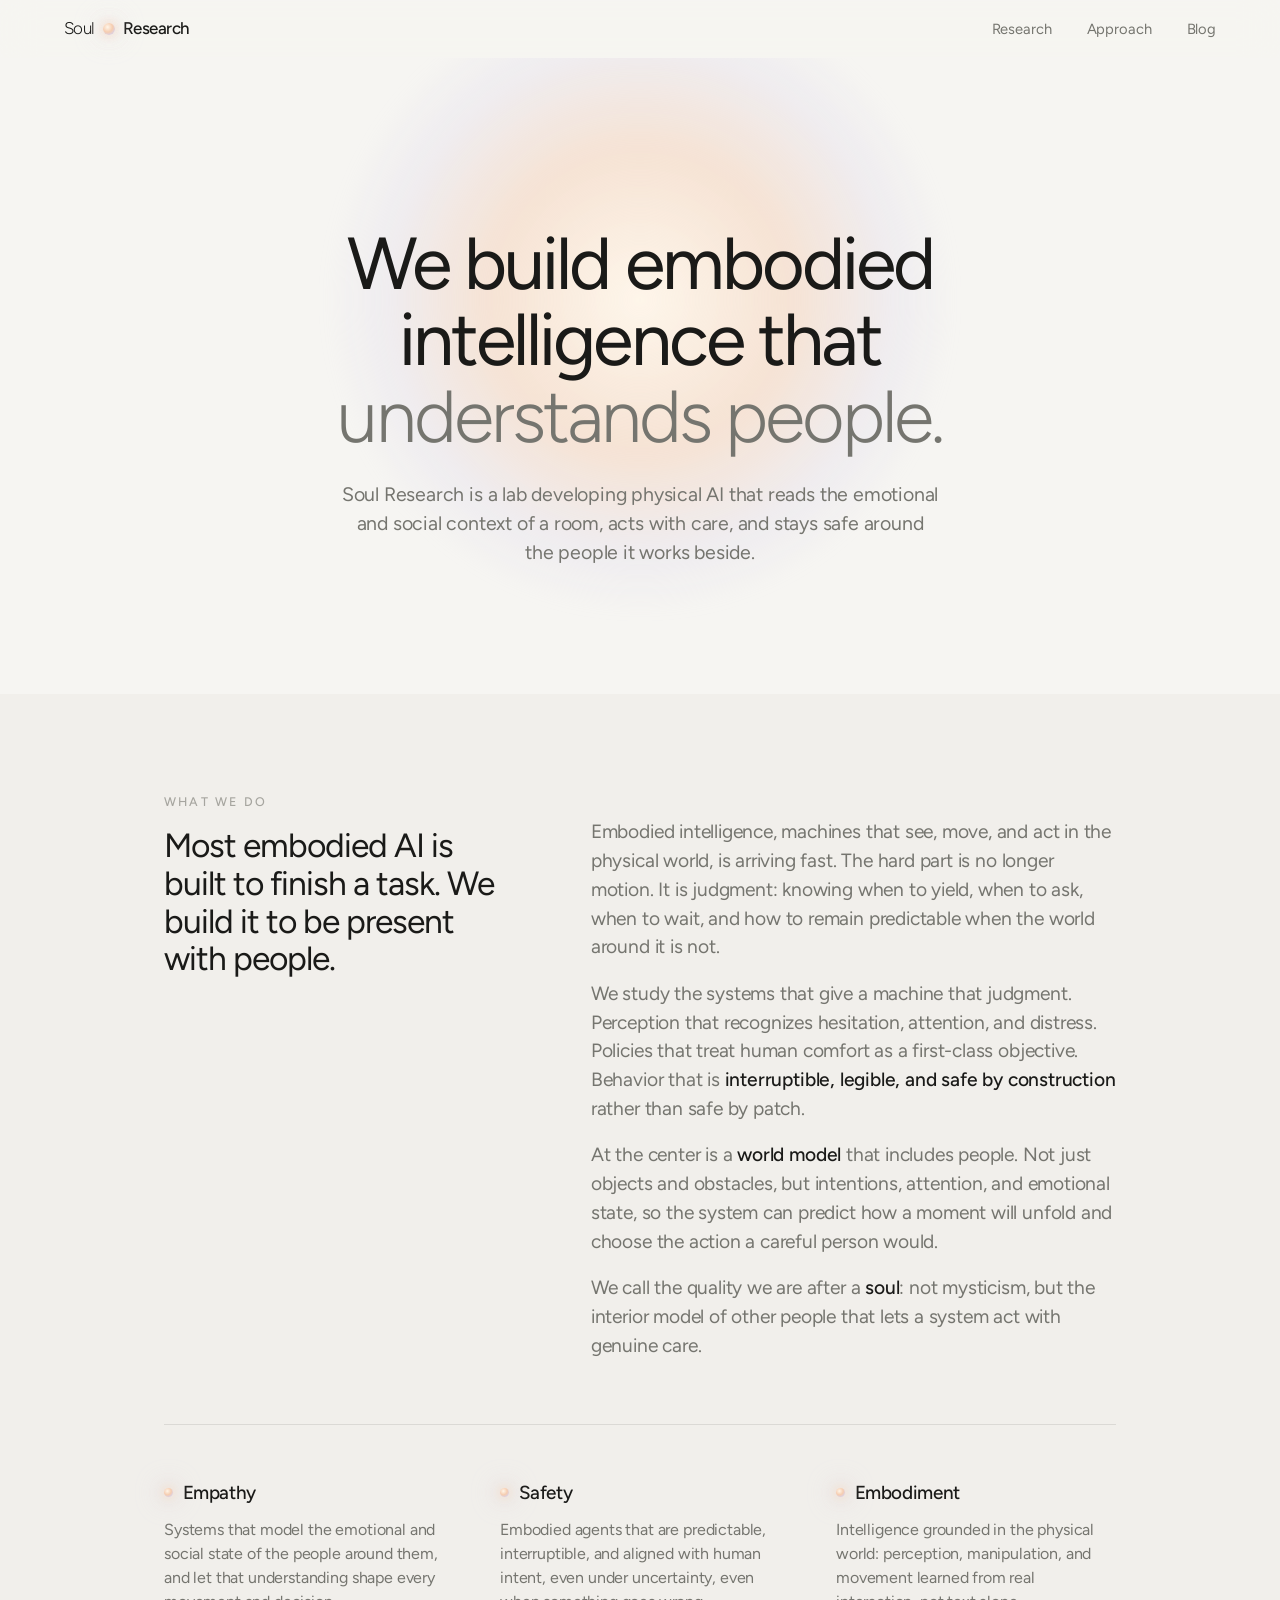
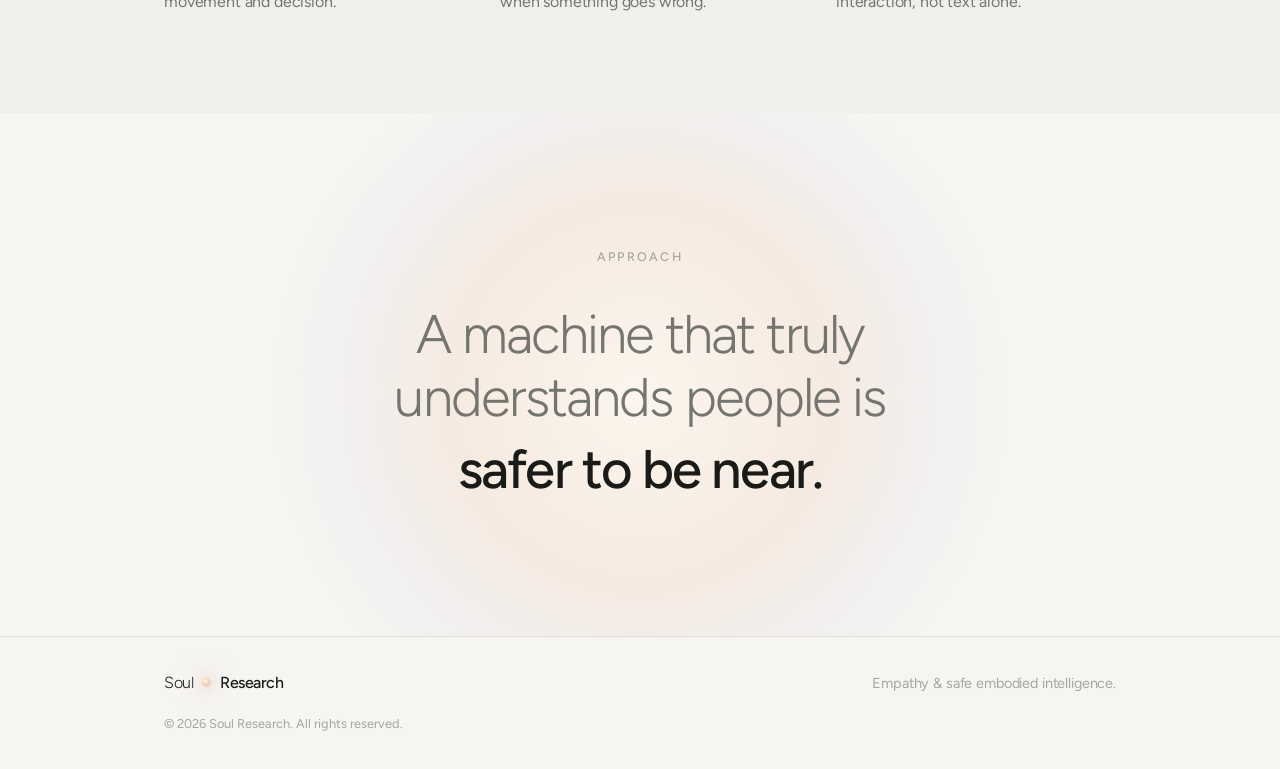
==== commit 8a33aa66: "Tighten blog listing and article after a full pass. Remove redundant diagram chrome, compact footer " ====
--- a/index.html
+++ b/index.html
@@ -19,7 +19,7 @@
     <div class="nav-links">
       <a href="#research">Research</a>
       <a href="#approach">Approach</a>
-      <a href="blog.html">Blog</a>
+      <a href="blog/">Blog</a>
     </div>
   </nav>
 
@@ -74,7 +74,7 @@
     </div>
   </section>
 
-  <footer class="section footer" id="contact">
+  <footer class="footer" id="contact">
     <div class="wrap">
       <div class="footer-row">
         <a class="brand" href="#top" aria-label="Soul Research">
--- a/styles.css
+++ b/styles.css
@@ -111,11 +111,15 @@
 }
 .belief-quote.in .payoff { color: var(--ink); opacity: 1; }
 
-.footer { border-top: 1px solid var(--line); padding-top: clamp(2.5rem, 6vh, 4rem); padding-bottom: clamp(2.5rem, 6vh, 4rem); }
-.footer-row { display: flex; flex-wrap: wrap; gap: 1.5rem 2rem; align-items: baseline; justify-content: space-between; }
+.footer {
+  border-top: 1px solid var(--line);
+  padding-top: clamp(1.6rem, 4vh, 2.4rem);
+  padding-bottom: clamp(1.6rem, 4vh, 2.4rem);
+}
+.footer-row { display: flex; flex-wrap: wrap; gap: 1rem 2rem; align-items: baseline; justify-content: space-between; }
 .footer .brand .word { font-size: 1rem; }
-.footer-tag { color: var(--faint); font-size: 0.92rem; letter-spacing: -0.01em; }
-.copyright { margin-top: 2.2rem; color: var(--faint); font-size: 0.82rem; }
+.footer-tag { color: var(--faint); font-size: 0.9rem; letter-spacing: -0.01em; }
+.copyright { margin-top: 1.2rem; color: var(--faint); font-size: 0.8rem; }
 
 .reveal { opacity: 0; transform: translateY(14px); transition: opacity .9s cubic-bezier(.16,1,.3,1), transform .9s cubic-bezier(.16,1,.3,1); }
 .reveal.in { opacity: 1; transform: none; }
@@ -126,39 +130,44 @@
   .orb--brand, .hero-glow, .belief-glow { animation: none; }
   .reveal { opacity: 1; transform: none; transition: none; }
   .belief-quote .payoff { transition: none; color: var(--ink); opacity: 1; }
+  .sequence figure:hover img,
+  .case:hover img,
+  .blog-item:hover .blog-thumb img { transform: none; }
 }
 
 /* Blog listing */
 .page-header {
-  padding-top: clamp(5rem, 12vh, 8rem);
-  padding-bottom: clamp(3rem, 8vh, 5rem);
+  padding-top: clamp(2.8rem, 6vh, 4rem);
+  padding-bottom: clamp(1.4rem, 3.5vh, 2.2rem);
   border-bottom: 1px solid var(--line);
-  text-align: center;
-}
+  text-align: left;
+}
+.page-header .wrap { max-width: 880px; }
 .page-header h1 {
-  margin-top: 1rem;
-  font-size: clamp(2.2rem, 5vw, 3.4rem);
+  margin-top: 0.45rem;
+  font-size: clamp(1.9rem, 4vw, 2.5rem);
   font-weight: 400;
   letter-spacing: -0.035em;
 }
 .page-header p {
-  margin: 1rem auto 0;
-  max-width: 42ch;
-  color: var(--muted);
-  font-size: 1.08rem;
-}
-.blog-list { padding: clamp(3rem, 8vh, 5.5rem) 0; }
+  margin: 0.55rem 0 0;
+  max-width: 46ch;
+  color: var(--muted);
+  font-size: 1rem;
+}
+.blog-list { padding: clamp(1.4rem, 3.5vh, 2.2rem) 0 clamp(2rem, 5vh, 3rem); }
+.blog-list .wrap { max-width: 880px; }
 .blog-item {
   display: grid;
   grid-template-columns: 1fr;
-  gap: 1.6rem;
-  padding: clamp(1.8rem, 4vh, 2.6rem) 0;
+  gap: 1rem;
+  padding: clamp(1.1rem, 2.5vh, 1.5rem) 0;
   border-bottom: 1px solid var(--line);
   text-decoration: none;
   color: inherit;
 }
 @media (min-width: 780px) {
-  .blog-item { grid-template-columns: 1.1fr 1.4fr; align-items: center; gap: 2.5rem; }
+  .blog-item { grid-template-columns: 0.9fr 1.4fr; align-items: center; gap: 1.5rem; }
 }
 .blog-item:hover .blog-title { color: var(--muted); }
 .blog-thumb {
@@ -168,69 +177,110 @@
 }
 .blog-thumb img {
   width: 100%; height: 100%; object-fit: cover; display: block;
-}
+  transition: transform 0.6s cubic-bezier(0.16, 1, 0.3, 1);
+}
+.blog-item:hover .blog-thumb img { transform: scale(1.03); }
 .blog-meta {
-  display: flex; flex-wrap: wrap; gap: 0.5rem 1.1rem;
-  font-size: 0.8rem; color: var(--faint); letter-spacing: 0.04em; text-transform: uppercase;
+  display: flex; flex-wrap: wrap; gap: 0.45rem 1rem;
+  font-size: 0.76rem; color: var(--faint); letter-spacing: 0.04em; text-transform: uppercase;
 }
 .blog-title {
-  margin-top: 0.55rem;
-  font-size: clamp(1.35rem, 2.6vw, 1.75rem);
+  margin-top: 0.4rem;
+  font-size: clamp(1.2rem, 2.2vw, 1.5rem);
   font-weight: 400;
   letter-spacing: -0.025em;
-  line-height: 1.2;
+  line-height: 1.25;
   transition: color .25s ease;
 }
 .blog-excerpt {
-  margin-top: 0.7rem;
-  color: var(--muted);
-  font-size: 1.02rem;
+  margin-top: 0.5rem;
+  color: var(--muted);
+  font-size: 0.98rem;
+  line-height: 1.5;
   max-width: 54ch;
+}
+.figure-note {
+  font-size: 0.84rem;
+  color: var(--faint);
+  margin-top: 0.45rem;
+  line-height: 1.45;
+}
+.article-end {
+  margin-top: 1.5rem;
 }
 
 /* Article */
 .article-hero {
   position: relative;
   overflow: hidden;
-  padding-top: clamp(4.5rem, 10vh, 7rem);
-  padding-bottom: clamp(3rem, 7vh, 4.5rem);
+  padding-top: clamp(3.2rem, 6vh, 4.5rem);
+  padding-bottom: 0;
   border-bottom: 1px solid var(--line);
 }
-.article-hero .wrap { max-width: 820px; text-align: center; }
+.article-hero .wrap { max-width: 760px; text-align: center; padding-bottom: clamp(1.4rem, 3vh, 2rem); }
 .article-kicker {
-  display: inline-flex; align-items: center; gap: 0.55rem;
-  margin-bottom: 1.4rem;
+  display: inline-flex; align-items: center; gap: 0.45rem;
+  margin-bottom: 0.9rem;
   font-size: 0.78rem; text-transform: uppercase; letter-spacing: 0.18em; color: var(--faint);
 }
 .article-hero h1 {
-  font-size: clamp(2.1rem, 5.2vw, 3.5rem);
+  font-size: clamp(2rem, 4.8vw, 3.2rem);
   font-weight: 400;
-  letter-spacing: -0.035em;
-  line-height: 1.08;
+  letter-spacing: -0.038em;
+  line-height: 1.06;
 }
 .article-hero h1 span {
   display: block;
-  margin-top: 0.18em;
+  margin-top: 0.16em;
   font-weight: 300;
   color: var(--muted);
 }
 .article-dek {
-  margin: 1.4rem auto 0;
-  max-width: 46ch;
-  color: var(--muted);
-  font-size: clamp(1.05rem, 1.7vw, 1.2rem);
+  margin: 1rem auto 0;
+  max-width: 44ch;
+  color: var(--muted);
+  font-size: clamp(1.02rem, 1.5vw, 1.12rem);
+  line-height: 1.5;
 }
 .article-byline {
-  margin-top: 1.8rem;
+  margin-top: 1.15rem;
   color: var(--faint);
-  font-size: 0.92rem;
+  font-size: 0.88rem;
   letter-spacing: -0.01em;
+  line-height: 1.5;
 }
 .article-byline a { color: var(--ink); text-decoration: none; border-bottom: 1px solid var(--line); }
 .article-byline a:hover { border-color: var(--ink); }
 .article-actions {
-  margin-top: 1.8rem;
-  display: flex; flex-wrap: wrap; gap: 0.75rem; justify-content: center;
+  margin-top: 1.15rem;
+  display: flex; flex-wrap: wrap; gap: 0.65rem; justify-content: center;
+}
+.article-hero-media {
+  display: grid;
+  grid-template-columns: 1.2fr 0.9fr 1fr;
+  gap: 0.3rem;
+  max-width: 1080px;
+  margin: 0 auto;
+  padding: 0 clamp(1.25rem, 5vw, 4rem) clamp(1.4rem, 3vh, 2rem);
+}
+@media (max-width: 700px) {
+  .article-hero-media {
+    grid-template-columns: 1fr 1fr;
+  }
+  .article-hero-media figure:last-child { display: none; }
+}
+.article-hero-media figure {
+  margin: 0;
+  overflow: hidden;
+  background: var(--paper-2);
+  aspect-ratio: 16 / 11;
+}
+.article-hero-media figure:first-child { aspect-ratio: 16 / 10; }
+.article-hero-media img {
+  width: 100%;
+  height: 100%;
+  object-fit: cover;
+  display: block;
 }
 .btn {
   display: inline-flex; align-items: center; justify-content: center;
@@ -244,40 +294,40 @@
 .btn--ghost { background: transparent; color: var(--ink); border: 1px solid var(--line); }
 .btn--ghost:hover { border-color: rgba(26,26,24,0.28); }
 
-.article { padding: clamp(3rem, 7vh, 5rem) 0 clamp(4rem, 10vh, 7rem); }
-.article-body { max-width: 720px; margin: 0 auto; }
+.article { padding: clamp(2rem, 4.5vh, 3rem) 0 clamp(3rem, 7vh, 4.5rem); }
+.article-body { max-width: 680px; margin: 0 auto; }
 .article-body > p {
-  font-size: clamp(1.05rem, 1.45vw, 1.18rem);
-  color: var(--muted);
-  letter-spacing: -0.01em;
-  line-height: 1.65;
-}
-.article-body > p + p { margin-top: 1.15rem; }
+  font-size: clamp(1.04rem, 1.35vw, 1.14rem);
+  color: var(--muted);
+  letter-spacing: -0.011em;
+  line-height: 1.62;
+}
+.article-body > p + p { margin-top: 0.95rem; }
 .article-body > p strong { color: var(--ink); font-weight: 500; }
 .article-body h2 {
-  margin: clamp(2.8rem, 6vh, 3.6rem) 0 1rem;
-  font-size: clamp(1.45rem, 2.8vw, 1.9rem);
+  margin: clamp(1.9rem, 4vh, 2.5rem) 0 0.75rem;
+  font-size: clamp(1.35rem, 2.4vw, 1.7rem);
   font-weight: 400;
   letter-spacing: -0.03em;
   line-height: 1.15;
 }
 .article-body h3 {
-  margin: 2rem 0 0.7rem;
-  font-size: 1.12rem;
+  margin: 1.4rem 0 0.5rem;
+  font-size: 1.05rem;
   font-weight: 500;
   letter-spacing: -0.02em;
 }
 .article-body .lede-block {
-  font-size: clamp(1.18rem, 2vw, 1.35rem);
+  font-size: clamp(1.1rem, 1.7vw, 1.25rem);
   color: var(--ink);
   font-weight: 400;
   letter-spacing: -0.02em;
   line-height: 1.4;
-  margin-bottom: 1.4rem;
+  margin-bottom: 1.1rem;
 }
 
 .figure {
-  margin: clamp(2rem, 5vh, 3rem) 0;
+  margin: clamp(1.4rem, 3vh, 2rem) 0;
 }
 .figure--wide {
   margin-left: calc(50% - min(50vw, 540px) + clamp(1.25rem, 5vw, 4rem));
@@ -293,36 +343,42 @@
 .figure img {
   width: 100%;
   display: block;
+  background: #fff;
+  border: 1px solid var(--line);
+  image-rendering: -webkit-optimize-contrast;
+}
+.figure--photo img {
+  border: none;
   background: var(--paper-2);
 }
 .figure figcaption {
-  margin-top: 0.75rem;
-  font-size: 0.88rem;
+  margin-top: 0.6rem;
+  font-size: 0.84rem;
   color: var(--faint);
   letter-spacing: -0.01em;
   line-height: 1.45;
-  max-width: 62ch;
+  max-width: 64ch;
 }
 
 /* Infographics */
 .infographic {
-  margin: clamp(2rem, 5vh, 3rem) 0;
-  padding: clamp(1.4rem, 3vw, 2rem);
-  background: var(--paper-2);
+  margin: clamp(1.4rem, 3vh, 2rem) 0;
+  padding: clamp(1.15rem, 2.4vw, 1.6rem);
+  background: linear-gradient(180deg, #f3f1ec 0%, var(--paper-2) 100%);
   border: 1px solid var(--line);
 }
 .infographic-label {
-  font-size: 0.72rem;
+  font-size: 0.7rem;
   text-transform: uppercase;
   letter-spacing: 0.16em;
   color: var(--faint);
-  margin-bottom: 1.2rem;
+  margin-bottom: 0.75rem;
 }
 .infographic-title {
-  font-size: clamp(1.15rem, 2vw, 1.35rem);
+  font-size: clamp(1.08rem, 1.8vw, 1.22rem);
   font-weight: 400;
-  letter-spacing: -0.025em;
-  margin-bottom: 1.4rem;
+  letter-spacing: -0.02em;
+  margin-bottom: 1rem;
 }
 .paradigm-grid {
   display: grid;
@@ -399,42 +455,42 @@
 .thesis-grid {
   display: grid;
   grid-template-columns: 1fr;
-  gap: 1rem;
-  margin: 1.6rem 0 0.4rem;
+  gap: 0.75rem;
+  margin: 1.1rem 0 0.2rem;
 }
 @media (min-width: 760px) {
-  .thesis-grid { grid-template-columns: repeat(3, 1fr); gap: 1.1rem; }
+  .thesis-grid { grid-template-columns: repeat(3, 1fr); gap: 0.85rem; }
 }
 .thesis {
-  padding: 1.2rem 1.15rem 1.35rem;
+  padding: 1rem 1rem 1.1rem;
   border-top: 2px solid var(--ink);
   background: var(--paper-2);
 }
 .thesis .num {
-  font-size: 0.72rem;
+  font-size: 0.7rem;
   letter-spacing: 0.14em;
   text-transform: uppercase;
   color: var(--faint);
-  margin-bottom: 0.55rem;
+  margin-bottom: 0.4rem;
 }
 .thesis h3 {
-  margin: 0 0 0.55rem;
-  font-size: 1.05rem;
+  margin: 0 0 0.4rem;
+  font-size: 1rem;
   font-weight: 500;
   letter-spacing: -0.02em;
 }
 .thesis p {
   margin: 0;
   color: var(--muted);
-  font-size: 0.95rem;
-  line-height: 1.5;
+  font-size: 0.9rem;
+  line-height: 1.45;
 }
 
 .triad {
   display: grid;
   grid-template-columns: 1fr;
-  gap: 1rem;
-  margin: 1.8rem 0;
+  gap: 0.75rem;
+  margin: 1.2rem 0;
 }
 @media (min-width: 760px) {
   .triad { grid-template-columns: repeat(3, 1fr); }
@@ -444,27 +500,27 @@
   overflow: hidden;
   background: var(--paper-2);
   border: 1px solid var(--line);
-  min-height: 280px;
+  min-height: 0;
 }
 .triad-card img {
   width: 100%;
-  height: 180px;
+  height: 140px;
   object-fit: cover;
   display: block;
 }
 .triad-card .body {
-  padding: 1rem 1.05rem 1.2rem;
+  padding: 0.85rem 0.9rem 1rem;
 }
 .triad-card h3 {
-  margin: 0 0 0.4rem;
-  font-size: 1rem;
+  margin: 0 0 0.3rem;
+  font-size: 0.96rem;
   font-weight: 500;
 }
 .triad-card p {
   margin: 0;
   color: var(--muted);
-  font-size: 0.92rem;
-  line-height: 1.45;
+  font-size: 0.88rem;
+  line-height: 1.4;
 }
 .swatch {
   display: inline-block;
@@ -480,28 +536,28 @@
 .planes {
   display: grid;
   grid-template-columns: 1fr;
-  gap: 0.8rem;
-  margin: 1.5rem 0;
+  gap: 0.6rem;
+  margin: 1.1rem 0;
 }
 @media (min-width: 700px) {
   .planes { grid-template-columns: 1fr auto 1fr; align-items: stretch; }
 }
 .plane {
-  padding: 1.2rem 1.15rem;
+  padding: 1rem 1rem;
   border: 1px solid var(--line);
 }
 .plane--cog { background: rgba(243,213,192,0.35); }
 .plane--act { background: rgba(220,214,234,0.4); }
-.plane h3 { margin: 0 0 0.4rem; font-size: 1rem; }
-.plane p { margin: 0; color: var(--muted); font-size: 0.92rem; line-height: 1.45; }
+.plane h3 { margin: 0 0 0.35rem; font-size: 0.96rem; }
+.plane p { margin: 0; color: var(--muted); font-size: 0.88rem; line-height: 1.4; }
 .plane-arrow {
   display: flex; align-items: center; justify-content: center;
-  color: var(--faint); font-size: 0.78rem; letter-spacing: 0.08em; text-transform: uppercase;
+  color: var(--faint); font-size: 0.72rem; letter-spacing: 0.08em; text-transform: uppercase;
 }
 
 .mirror {
-  margin: 1.8rem 0;
-  padding: 1.5rem 1.3rem;
+  margin: 1.2rem 0;
+  padding: 1.15rem 1.1rem;
   background: linear-gradient(180deg, var(--paper-2) 0%, var(--paper) 55%, rgba(243,234,220,0.7) 100%);
   border: 1px solid var(--line);
   position: relative;
@@ -516,53 +572,56 @@
 .mirror-row {
   display: grid;
   grid-template-columns: 1fr;
-  gap: 1.2rem;
+  gap: 1rem;
 }
 @media (min-width: 700px) {
-  .mirror-row { grid-template-columns: 1.2fr 1fr; gap: 2rem; }
+  .mirror-row { grid-template-columns: 1.2fr 1fr; gap: 1.4rem; }
 }
 .mirror .backstage h4,
 .mirror .learner h4 {
-  font-size: 0.78rem;
+  font-size: 0.72rem;
   text-transform: uppercase;
   letter-spacing: 0.14em;
   color: var(--faint);
-  margin-bottom: 0.55rem;
-  font-weight: 500;
-}
-.mirror p { color: var(--muted); font-size: 0.95rem; margin: 0; line-height: 1.5; }
+  margin-bottom: 0.4rem;
+  font-weight: 500;
+}
+.mirror p { color: var(--muted); font-size: 0.9rem; margin: 0; line-height: 1.45; }
 .mirror .learner {
-  padding-top: 1.6rem;
+  padding-top: 1.2rem;
 }
 @media (min-width: 700px) {
-  .mirror .learner { padding-top: 0; border-left: 1px dashed rgba(26,26,24,0.2); padding-left: 1.4rem; }
+  .mirror .learner { padding-top: 0; border-left: 1px dashed rgba(26,26,24,0.2); padding-left: 1.15rem; }
 }
 
 .sequence {
   display: grid;
   grid-template-columns: repeat(3, 1fr);
-  gap: 0.45rem;
-  margin: 1.6rem 0 0.4rem;
+  gap: 0.3rem;
+  margin: 1.15rem 0 0.25rem;
 }
 @media (min-width: 700px) {
-  .sequence { grid-template-columns: repeat(6, 1fr); gap: 0.5rem; }
+  .sequence { grid-template-columns: repeat(6, 1fr); gap: 0.35rem; }
 }
 .sequence figure {
   margin: 0;
   background: var(--paper-2);
+  overflow: hidden;
 }
 .sequence img {
   width: 100%;
   aspect-ratio: 4 / 3;
   object-fit: cover;
   display: block;
-}
+  transition: transform 0.5s cubic-bezier(0.16, 1, 0.3, 1);
+}
+.sequence figure:hover img { transform: scale(1.03); }
 
 .case-grid {
   display: grid;
   grid-template-columns: 1fr;
-  gap: 1rem;
-  margin: 1.8rem 0;
+  gap: 0.75rem;
+  margin: 1.25rem 0;
 }
 @media (min-width: 700px) {
   .case-grid { grid-template-columns: 1fr 1fr; }
@@ -574,31 +633,33 @@
 }
 .case img {
   width: 100%;
-  aspect-ratio: 5 / 4;
+  aspect-ratio: 16 / 11;
   object-fit: cover;
   display: block;
-}
-.case .body { padding: 1rem 1.05rem 1.2rem; }
-.case h3 { margin: 0 0 0.35rem; font-size: 1.02rem; font-weight: 500; }
-.case p { margin: 0; color: var(--muted); font-size: 0.92rem; line-height: 1.45; }
+  transition: transform 0.55s cubic-bezier(0.16, 1, 0.3, 1);
+}
+.case:hover img { transform: scale(1.025); }
+.case .body { padding: 0.9rem 0.95rem 1.05rem; }
+.case h3 { margin: 0 0 0.3rem; font-size: 0.98rem; font-weight: 500; letter-spacing: -0.02em; }
+.case p { margin: 0; color: var(--muted); font-size: 0.88rem; line-height: 1.45; }
 
 .eval-table {
   width: 100%;
   border-collapse: collapse;
-  margin: 1.5rem 0;
-  font-size: 0.9rem;
+  margin: 0.9rem 0 0;
+  font-size: 0.86rem;
 }
 .eval-table th,
 .eval-table td {
   text-align: left;
-  padding: 0.75rem 0.6rem;
+  padding: 0.55rem 0.45rem;
   border-bottom: 1px solid var(--line);
   vertical-align: top;
 }
 .eval-table th {
   font-weight: 500;
   color: var(--ink);
-  font-size: 0.78rem;
+  font-size: 0.72rem;
   text-transform: uppercase;
   letter-spacing: 0.1em;
 }
@@ -606,11 +667,11 @@
 .eval-table td:first-child { color: var(--ink); font-weight: 500; white-space: nowrap; }
 
 .pull {
-  margin: 2.2rem 0;
-  padding: 1.4rem 0;
+  margin: 1.4rem 0;
+  padding: 0.95rem 0;
   border-top: 1px solid var(--line);
   border-bottom: 1px solid var(--line);
-  font-size: clamp(1.35rem, 2.6vw, 1.75rem);
+  font-size: clamp(1.2rem, 2.2vw, 1.5rem);
   font-weight: 300;
   letter-spacing: -0.03em;
   line-height: 1.25;
@@ -619,8 +680,8 @@
 }
 
 .color-key {
-  display: flex; flex-wrap: wrap; gap: 0.8rem 1.4rem;
-  margin: 0.8rem 0 0;
-  font-size: 0.84rem;
-  color: var(--muted);
-}
+  display: flex; flex-wrap: wrap; gap: 0.6rem 1.1rem;
+  margin: 0.65rem 0 0;
+  font-size: 0.8rem;
+  color: var(--muted);
+}
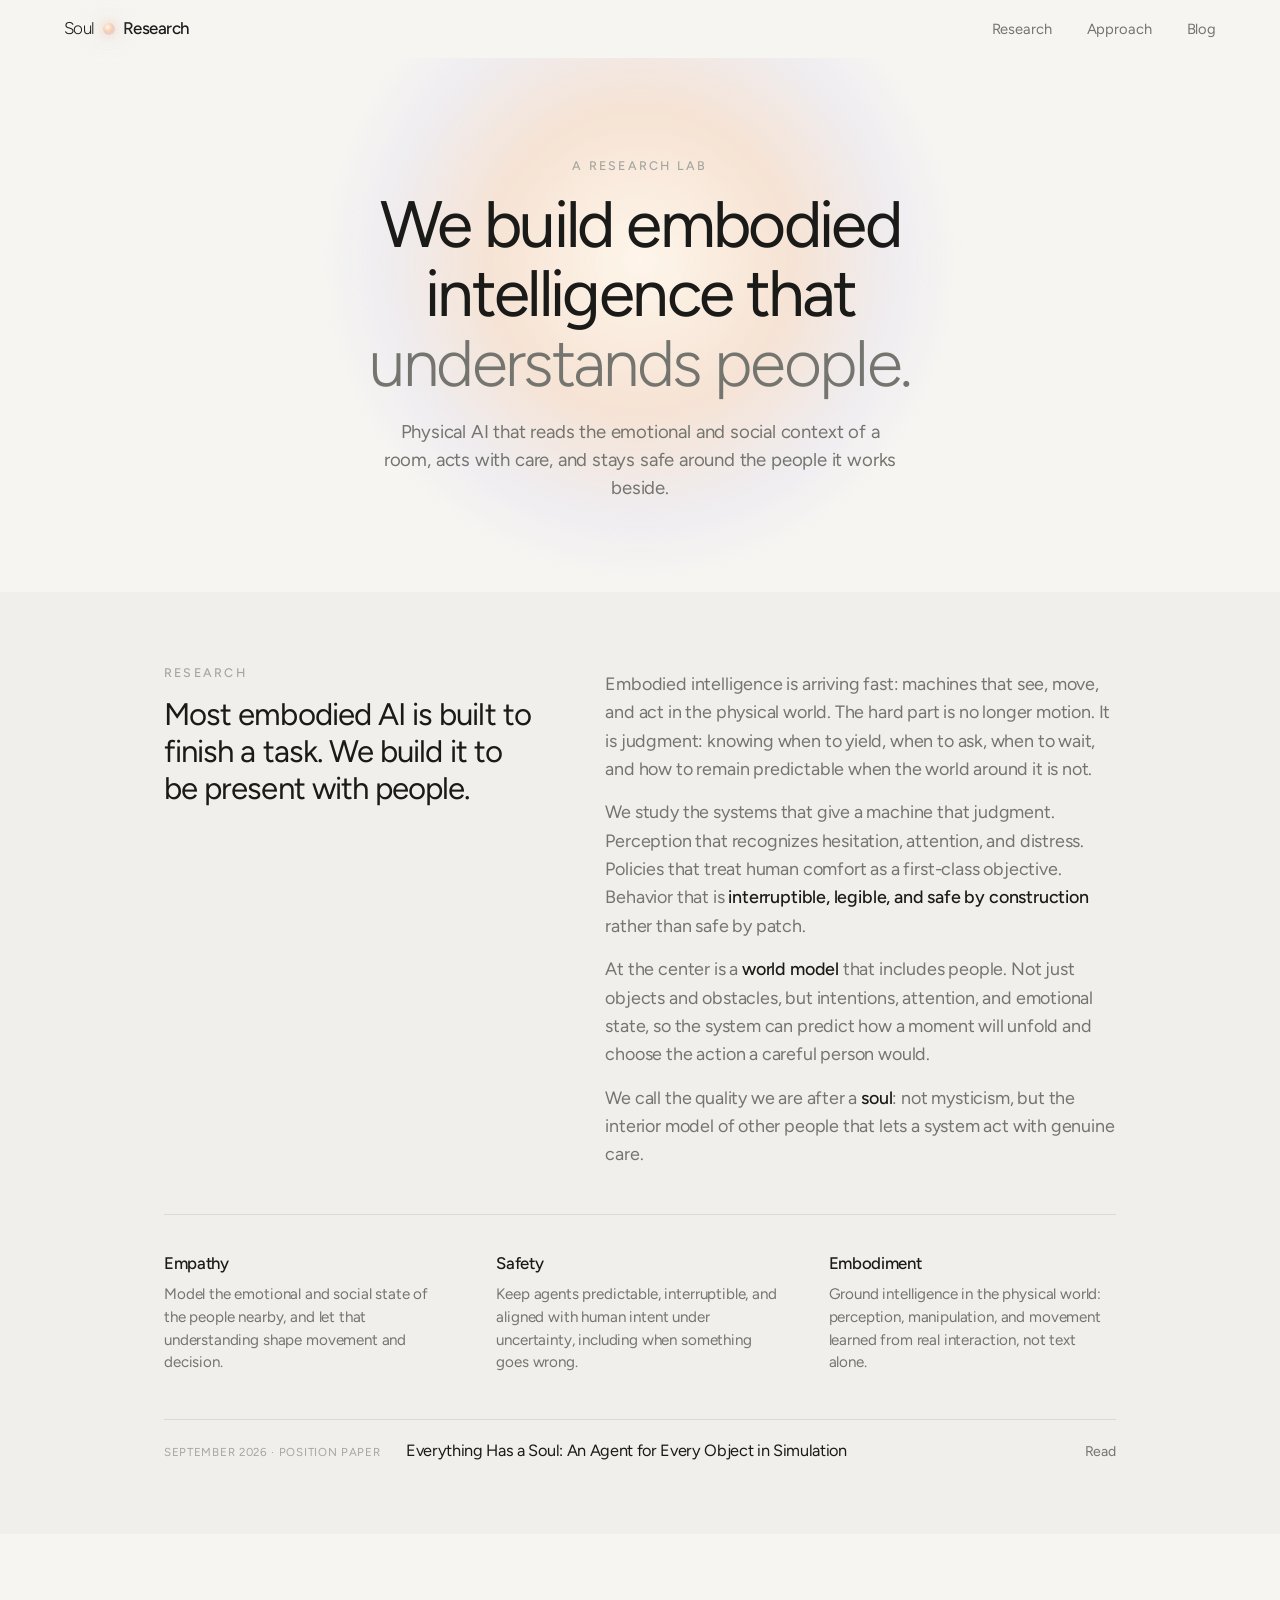
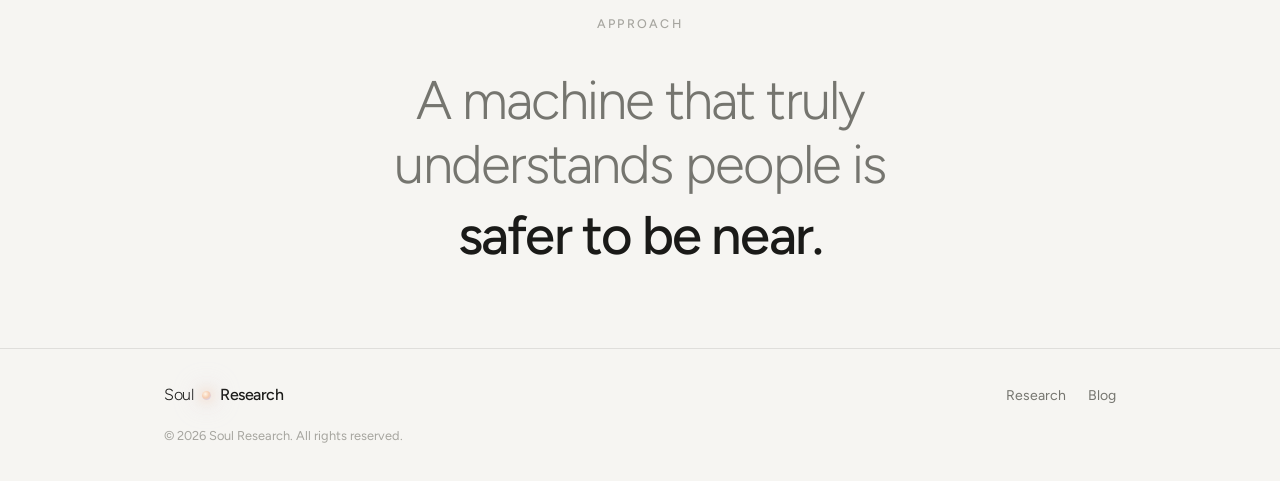
==== commit 5fe2196e: "Tighten the homepage into a quieter lab page with a path to the paper. Co-authored-by: Cursor <curso" ====
--- a/index.html
+++ b/index.html
@@ -4,12 +4,13 @@
 <meta charset="UTF-8" />
 <meta name="viewport" content="width=device-width, initial-scale=1.0" />
 <title>Soul Research · Empathy &amp; Safe Embodied Intelligence</title>
+<meta name="description" content="Soul Research is a lab building embodied intelligence that understands people and stays safe around them." />
 <link rel="preconnect" href="https://fonts.googleapis.com">
 <link rel="preconnect" href="https://fonts.gstatic.com" crossorigin>
 <link href="https://fonts.googleapis.com/css2?family=Figtree:wght@300;400;500;600;700&display=swap" rel="stylesheet">
 <link rel="stylesheet" href="styles.css">
 </head>
-<body>
+<body class="page-home">
   <nav class="nav" id="nav">
     <a class="brand" href="#top" aria-label="Soul Research home">
       <span class="word word--light">Soul</span>
@@ -26,8 +27,9 @@
   <header class="hero" id="top">
     <div class="hero-glow" aria-hidden="true"></div>
     <div class="wrap hero-inner">
+      <p class="eyebrow">A research lab</p>
       <h1>We build embodied intelligence that <em>understands people.</em></h1>
-      <p class="hero-sub">Soul Research is a lab developing physical AI that reads the emotional and social context of a room, acts with care, and stays safe around the people it works beside.</p>
+      <p class="hero-sub">Physical AI that reads the emotional and social context of a room, acts with care, and stays safe around the people it works beside.</p>
     </div>
   </header>
 
@@ -35,11 +37,11 @@
     <div class="wrap">
       <div class="split">
         <div class="lede reveal">
-          <p class="eyebrow" style="margin-bottom:1rem;">What we do</p>
+          <p class="eyebrow">Research</p>
           <h2>Most embodied AI is built to finish a task. We build it to be present with people.</h2>
         </div>
         <div class="prose reveal">
-          <p>Embodied intelligence, machines that see, move, and act in the physical world, is arriving fast. The hard part is no longer motion. It is judgment: knowing when to yield, when to ask, when to wait, and how to remain predictable when the world around it is not.</p>
+          <p>Embodied intelligence is arriving fast: machines that see, move, and act in the physical world. The hard part is no longer motion. It is judgment: knowing when to yield, when to ask, when to wait, and how to remain predictable when the world around it is not.</p>
           <p>We study the systems that give a machine that judgment. Perception that recognizes hesitation, attention, and distress. Policies that treat human comfort as a first-class objective. Behavior that is <strong>interruptible, legible, and safe by construction</strong> rather than safe by patch.</p>
           <p>At the center is a <strong>world model</strong> that includes people. Not just objects and obstacles, but intentions, attention, and emotional state, so the system can predict how a moment will unfold and choose the action a careful person would.</p>
           <p>We call the quality we are after a <strong>soul</strong>: not mysticism, but the interior model of other people that lets a system act with genuine care.</p>
@@ -48,23 +50,28 @@
 
       <div class="pillars">
         <div class="pillar reveal">
-          <h3><span class="orb orb--bullet" aria-hidden="true"></span>Empathy</h3>
-          <p>Systems that model the emotional and social state of the people around them, and let that understanding shape every movement and decision.</p>
+          <h3>Empathy</h3>
+          <p>Model the emotional and social state of the people nearby, and let that understanding shape movement and decision.</p>
         </div>
         <div class="pillar reveal">
-          <h3><span class="orb orb--bullet" aria-hidden="true"></span>Safety</h3>
-          <p>Embodied agents that are predictable, interruptible, and aligned with human intent, even under uncertainty, even when something goes wrong.</p>
+          <h3>Safety</h3>
+          <p>Keep agents predictable, interruptible, and aligned with human intent under uncertainty, including when something goes wrong.</p>
         </div>
         <div class="pillar reveal">
-          <h3><span class="orb orb--bullet" aria-hidden="true"></span>Embodiment</h3>
-          <p>Intelligence grounded in the physical world: perception, manipulation, and movement learned from real interaction, not text alone.</p>
+          <h3>Embodiment</h3>
+          <p>Ground intelligence in the physical world: perception, manipulation, and movement learned from real interaction, not text alone.</p>
         </div>
       </div>
+
+      <a class="pub-row" href="blog/everything-has-a-soul.html">
+        <span class="pub-meta">September 2026 · Position paper</span>
+        <span class="pub-title">Everything Has a Soul: An Agent for Every Object in Simulation</span>
+        <span class="pub-more">Read</span>
+      </a>
     </div>
   </section>
 
   <section class="section belief" id="approach">
-    <div class="belief-glow" aria-hidden="true"></div>
     <div class="wrap">
       <p class="eyebrow belief-eyebrow reveal">Approach</p>
       <blockquote class="belief-quote reveal">
@@ -82,7 +89,10 @@
           <span class="orb orb--bullet" aria-hidden="true" style="margin:0 1px;"></span>
           <span class="word word--med">Research</span>
         </a>
-        <span class="footer-tag">Empathy &amp; safe embodied intelligence.</span>
+        <nav class="footer-links" aria-label="Footer">
+          <a href="#research">Research</a>
+          <a href="blog/">Blog</a>
+        </nav>
       </div>
       <p class="copyright">© 2026 Soul Research. All rights reserved.</p>
     </div>
--- a/styles.css
+++ b/styles.css
@@ -53,7 +53,7 @@
 
 .hero {
   position: relative; overflow: hidden;
-  padding-top: clamp(5rem, 16vh, 10rem); padding-bottom: clamp(5rem, 14vh, 9rem); text-align: center;
+  padding-top: clamp(4.2rem, 11vh, 7.5rem); padding-bottom: clamp(3.8rem, 10vh, 6.5rem); text-align: center;
 }
 .hero-glow {
   position: absolute; left: 50%; top: 38%; width: min(620px, 90vw); aspect-ratio: 1;
@@ -64,28 +64,67 @@
 @keyframes breathe-slow { 0%,100% { transform: translate(-50%,-50%) scale(1); opacity: .9; } 50% { transform: translate(-50%,-50%) scale(1.08); opacity: 1; } }
 
 .hero-inner { position: relative; z-index: 1; }
-.hero h1 { margin: 1.4rem auto 0; max-width: 16ch; font-size: clamp(2.3rem, 6.4vw, 4.6rem); font-weight: 400; letter-spacing: -0.04em; line-height: 1.04; }
+.hero .eyebrow { margin-bottom: 0; }
+.hero h1 { margin: 0.85rem auto 0; max-width: 16ch; font-size: clamp(2.15rem, 5.6vw, 4.1rem); font-weight: 400; letter-spacing: -0.04em; line-height: 1.06; }
 .hero h1 em { font-style: normal; font-weight: 300; color: var(--muted); }
-.hero-sub { margin: 1.6rem auto 0; max-width: 46ch; font-size: clamp(1.02rem, 1.7vw, 1.22rem); color: var(--muted); letter-spacing: -0.01em; }
-
-.section { padding-top: clamp(4.5rem, 11vh, 8rem); padding-bottom: clamp(4.5rem, 11vh, 8rem); }
+.hero-sub { margin: 1.25rem auto 0; max-width: 44ch; font-size: clamp(1.02rem, 1.6vw, 1.16rem); color: var(--muted); letter-spacing: -0.01em; line-height: 1.5; }
+
+.section { padding-top: clamp(3.4rem, 8vh, 5.5rem); padding-bottom: clamp(3.4rem, 8vh, 5.5rem); }
 .band { background: var(--paper-2); }
-.lede h2 { font-size: clamp(1.5rem, 3vw, 2.1rem); font-weight: 400; letter-spacing: -0.03em; line-height: 1.12; }
-.prose { max-width: 60ch; margin-top: 1.6rem; }
-.prose p { font-size: clamp(1.04rem, 1.55vw, 1.2rem); color: var(--muted); letter-spacing: -0.01em; }
-.prose p + p { margin-top: 1.1rem; }
+.lede .eyebrow { margin-bottom: 0.85rem; }
+.lede h2 { font-size: clamp(1.4rem, 2.7vw, 1.95rem); font-weight: 400; letter-spacing: -0.03em; line-height: 1.18; }
+.prose { max-width: 58ch; margin-top: 0.4rem; }
+.prose p { font-size: clamp(1.02rem, 1.45vw, 1.12rem); color: var(--muted); letter-spacing: -0.01em; line-height: 1.58; }
+.prose p + p { margin-top: 0.95rem; }
 .prose strong { color: var(--ink); font-weight: 500; }
-.split { display: grid; grid-template-columns: 1fr; gap: 2rem; }
-@media (min-width: 820px) { .split { grid-template-columns: 0.8fr 1.2fr; gap: clamp(2.5rem, 6vw, 6rem); align-items: start; } }
-
-.pillars { margin-top: clamp(3rem, 7vh, 5rem); display: grid; grid-template-columns: 1fr; gap: 2.4rem; border-top: 1px solid var(--line); padding-top: clamp(2.5rem, 6vh, 4rem); }
-@media (min-width: 760px) { .pillars { grid-template-columns: repeat(3, 1fr); gap: clamp(2rem, 5vw, 3.5rem); } }
-.pillar h3 { display: flex; align-items: center; gap: 0.6rem; font-size: 1.18rem; font-weight: 500; letter-spacing: -0.02em; margin-bottom: 0.7rem; }
-.pillar p { color: var(--muted); font-size: 1rem; letter-spacing: -0.01em; }
+.split { display: grid; grid-template-columns: 1fr; gap: 1.6rem; }
+@media (min-width: 820px) { .split { grid-template-columns: 0.85fr 1.15fr; gap: clamp(2.2rem, 5vw, 5rem); align-items: start; } }
+
+.pillars { margin-top: clamp(2.2rem, 5vh, 3.4rem); display: grid; grid-template-columns: 1fr; gap: 1.6rem; border-top: 1px solid var(--line); padding-top: clamp(1.8rem, 4vh, 2.6rem); }
+@media (min-width: 760px) { .pillars { grid-template-columns: repeat(3, 1fr); gap: clamp(1.6rem, 4vw, 2.8rem); } }
+.pillar h3 { font-size: 1.05rem; font-weight: 500; letter-spacing: -0.02em; margin-bottom: 0.45rem; }
+.pillar p { color: var(--muted); font-size: 0.95rem; letter-spacing: -0.01em; line-height: 1.5; }
+
+.pub-row {
+  display: grid;
+  grid-template-columns: 1fr;
+  gap: 0.35rem;
+  margin-top: clamp(2rem, 5vh, 3rem);
+  padding-top: 1.15rem;
+  border-top: 1px solid var(--line);
+  text-decoration: none;
+  color: inherit;
+}
+@media (min-width: 760px) {
+  .pub-row {
+    grid-template-columns: max-content 1fr auto;
+    gap: 1.6rem;
+    align-items: baseline;
+  }
+}
+.pub-meta {
+  font-size: 0.72rem;
+  letter-spacing: 0.06em;
+  text-transform: uppercase;
+  color: var(--faint);
+  white-space: nowrap;
+}
+.pub-title {
+  font-size: 1.02rem;
+  letter-spacing: -0.02em;
+  line-height: 1.35;
+}
+.pub-more {
+  font-size: 0.88rem;
+  color: var(--muted);
+  letter-spacing: -0.01em;
+}
+.pub-row:hover .pub-title { color: var(--muted); }
+.pub-row:hover .pub-more { color: var(--ink); }
 
 .belief {
   position: relative; overflow: hidden; text-align: center;
-  padding-top: clamp(6rem, 15vh, 10.5rem); padding-bottom: clamp(6rem, 15vh, 10.5rem);
+  padding-top: clamp(3.6rem, 9vh, 6rem); padding-bottom: clamp(3.6rem, 9vh, 6rem);
 }
 .belief-glow {
   position: absolute; left: 50%; top: 54%; transform: translate(-50%,-50%);
@@ -119,6 +158,9 @@
 .footer-row { display: flex; flex-wrap: wrap; gap: 1rem 2rem; align-items: baseline; justify-content: space-between; }
 .footer .brand .word { font-size: 1rem; }
 .footer-tag { color: var(--faint); font-size: 0.9rem; letter-spacing: -0.01em; }
+.footer-links { display: flex; gap: 1.4rem; }
+.footer-links a { font-size: 0.88rem; color: var(--muted); text-decoration: none; }
+.footer-links a:hover { color: var(--ink); }
 .copyright { margin-top: 1.2rem; color: var(--faint); font-size: 0.8rem; }
 
 .reveal { opacity: 0; transform: translateY(14px); transition: opacity .9s cubic-bezier(.16,1,.3,1), transform .9s cubic-bezier(.16,1,.3,1); }
@@ -136,152 +178,181 @@
 }
 
 /* Blog listing */
+.page-blog .reveal { opacity: 1; transform: none; }
 .page-header {
-  padding-top: clamp(2.8rem, 6vh, 4rem);
-  padding-bottom: clamp(1.4rem, 3.5vh, 2.2rem);
+  padding-top: clamp(2.2rem, 4.5vh, 3rem);
+  padding-bottom: clamp(1.1rem, 2.5vh, 1.6rem);
   border-bottom: 1px solid var(--line);
   text-align: left;
 }
-.page-header .wrap { max-width: 880px; }
+.page-header .wrap { max-width: 820px; }
 .page-header h1 {
-  margin-top: 0.45rem;
-  font-size: clamp(1.9rem, 4vw, 2.5rem);
+  margin-top: 0.35rem;
+  font-size: clamp(1.75rem, 3.5vw, 2.2rem);
   font-weight: 400;
   letter-spacing: -0.035em;
 }
 .page-header p {
-  margin: 0.55rem 0 0;
-  max-width: 46ch;
-  color: var(--muted);
-  font-size: 1rem;
-}
-.blog-list { padding: clamp(1.4rem, 3.5vh, 2.2rem) 0 clamp(2rem, 5vh, 3rem); }
-.blog-list .wrap { max-width: 880px; }
+  margin: 0.45rem 0 0;
+  max-width: 52ch;
+  color: var(--muted);
+  font-size: 0.98rem;
+  line-height: 1.45;
+}
+.blog-list { padding: 1rem 0 1.5rem; }
+.blog-list .wrap { max-width: 820px; }
+.blog-feature {
+  display: block;
+  text-decoration: none;
+  color: inherit;
+  padding: 0.2rem 0 1.2rem;
+}
+.blog-feature-media {
+  overflow: hidden;
+  background: #ececec;
+  aspect-ratio: 4 / 3;
+}
+.blog-feature-media img {
+  width: 100%;
+  height: 100%;
+  object-fit: contain;
+  object-position: center 55%;
+  display: block;
+  background: #ececec;
+}
+.blog-feature-copy { padding-top: 1rem; }
+.blog-feature:hover .blog-title { color: var(--muted); }
+.blog-kicker {
+  margin-top: 0.25rem;
+  color: var(--muted);
+  font-size: 1.05rem;
+  font-weight: 300;
+  letter-spacing: -0.02em;
+}
 .blog-item {
   display: grid;
   grid-template-columns: 1fr;
-  gap: 1rem;
-  padding: clamp(1.1rem, 2.5vh, 1.5rem) 0;
+  gap: 0.95rem;
+  padding: 1.1rem 0;
   border-bottom: 1px solid var(--line);
   text-decoration: none;
   color: inherit;
 }
 @media (min-width: 780px) {
-  .blog-item { grid-template-columns: 0.9fr 1.4fr; align-items: center; gap: 1.5rem; }
+  .blog-item { grid-template-columns: 220px 1fr; align-items: center; gap: 1.35rem; }
 }
 .blog-item:hover .blog-title { color: var(--muted); }
 .blog-thumb {
-  aspect-ratio: 16 / 10;
+  aspect-ratio: 4 / 3;
   overflow: hidden;
-  background: var(--paper-2);
+  background: #ebe8e2;
 }
 .blog-thumb img {
-  width: 100%; height: 100%; object-fit: cover; display: block;
-  transition: transform 0.6s cubic-bezier(0.16, 1, 0.3, 1);
-}
-.blog-item:hover .blog-thumb img { transform: scale(1.03); }
+  width: 100%; height: 100%; object-fit: cover; object-position: center 40%;
+  display: block;
+  transition: transform 0.55s cubic-bezier(0.16, 1, 0.3, 1);
+}
+.blog-item:hover .blog-thumb img { transform: scale(1.02); }
 .blog-meta {
-  display: flex; flex-wrap: wrap; gap: 0.45rem 1rem;
-  font-size: 0.76rem; color: var(--faint); letter-spacing: 0.04em; text-transform: uppercase;
+  display: flex; flex-wrap: wrap; gap: 0.4rem 0.9rem;
+  font-size: 0.72rem; color: var(--faint); letter-spacing: 0.06em; text-transform: uppercase;
 }
 .blog-title {
-  margin-top: 0.4rem;
-  font-size: clamp(1.2rem, 2.2vw, 1.5rem);
+  margin-top: 0.35rem;
+  font-size: clamp(1.15rem, 2vw, 1.4rem);
   font-weight: 400;
   letter-spacing: -0.025em;
   line-height: 1.25;
   transition: color .25s ease;
 }
 .blog-excerpt {
-  margin-top: 0.5rem;
-  color: var(--muted);
-  font-size: 0.98rem;
-  line-height: 1.5;
-  max-width: 54ch;
+  margin-top: 0.4rem;
+  color: var(--muted);
+  font-size: 0.94rem;
+  line-height: 1.45;
+  max-width: 58ch;
 }
 .figure-note {
-  font-size: 0.84rem;
+  font-size: 0.82rem;
   color: var(--faint);
-  margin-top: 0.45rem;
-  line-height: 1.45;
-}
-.article-end {
-  margin-top: 1.5rem;
-}
+  margin-top: 0.35rem !important;
+  line-height: 1.4;
+}
+.article-end { margin-top: 1.25rem !important; }
 
 /* Article */
 .article-hero {
   position: relative;
   overflow: hidden;
-  padding-top: clamp(3.2rem, 6vh, 4.5rem);
+  padding-top: clamp(2.2rem, 4.5vh, 3.2rem);
   padding-bottom: 0;
   border-bottom: 1px solid var(--line);
 }
-.article-hero .wrap { max-width: 760px; text-align: center; padding-bottom: clamp(1.4rem, 3vh, 2rem); }
+.article-hero .wrap {
+  max-width: 720px;
+  text-align: left;
+  margin-left: auto;
+  margin-right: auto;
+  padding-bottom: 1rem;
+}
 .article-kicker {
-  display: inline-flex; align-items: center; gap: 0.45rem;
-  margin-bottom: 0.9rem;
-  font-size: 0.78rem; text-transform: uppercase; letter-spacing: 0.18em; color: var(--faint);
+  display: inline-flex; align-items: center; gap: 0.4rem;
+  margin-bottom: 0.65rem;
+  font-size: 0.72rem; text-transform: uppercase; letter-spacing: 0.16em; color: var(--faint);
 }
 .article-hero h1 {
-  font-size: clamp(2rem, 4.8vw, 3.2rem);
+  font-size: clamp(1.85rem, 4vw, 2.65rem);
   font-weight: 400;
-  letter-spacing: -0.038em;
-  line-height: 1.06;
+  letter-spacing: -0.035em;
+  line-height: 1.08;
 }
 .article-hero h1 span {
   display: block;
-  margin-top: 0.16em;
+  margin-top: 0.14em;
   font-weight: 300;
   color: var(--muted);
+  font-size: 0.72em;
 }
 .article-dek {
-  margin: 1rem auto 0;
-  max-width: 44ch;
-  color: var(--muted);
-  font-size: clamp(1.02rem, 1.5vw, 1.12rem);
-  line-height: 1.5;
+  margin: 0.75rem 0 0;
+  max-width: 52ch;
+  color: var(--muted);
+  font-size: 1.02rem;
+  line-height: 1.45;
 }
 .article-byline {
-  margin-top: 1.15rem;
+  margin-top: 0.85rem;
   color: var(--faint);
-  font-size: 0.88rem;
+  font-size: 0.84rem;
   letter-spacing: -0.01em;
-  line-height: 1.5;
+  line-height: 1.45;
 }
 .article-byline a { color: var(--ink); text-decoration: none; border-bottom: 1px solid var(--line); }
 .article-byline a:hover { border-color: var(--ink); }
 .article-actions {
-  margin-top: 1.15rem;
-  display: flex; flex-wrap: wrap; gap: 0.65rem; justify-content: center;
+  margin-top: 1rem;
+  display: flex; flex-wrap: wrap; gap: 0.65rem;
 }
 .article-hero-media {
-  display: grid;
-  grid-template-columns: 1.2fr 0.9fr 1fr;
-  gap: 0.3rem;
-  max-width: 1080px;
+  display: block;
+  max-width: 820px;
   margin: 0 auto;
-  padding: 0 clamp(1.25rem, 5vw, 4rem) clamp(1.4rem, 3vh, 2rem);
-}
-@media (max-width: 700px) {
-  .article-hero-media {
-    grid-template-columns: 1fr 1fr;
-  }
-  .article-hero-media figure:last-child { display: none; }
+  padding: 0 clamp(1.25rem, 5vw, 4rem) 1.15rem;
 }
 .article-hero-media figure {
   margin: 0;
   overflow: hidden;
-  background: var(--paper-2);
-  aspect-ratio: 16 / 11;
-}
-.article-hero-media figure:first-child { aspect-ratio: 16 / 10; }
+  background: #ececec;
+  aspect-ratio: 4 / 3;
+}
 .article-hero-media img {
   width: 100%;
   height: 100%;
-  object-fit: cover;
-  display: block;
-}
+  object-fit: contain;
+  object-position: center 55%;
+  display: block;
+}
+
 .btn {
   display: inline-flex; align-items: center; justify-content: center;
   padding: 0.72rem 1.2rem;
@@ -294,50 +365,50 @@
 .btn--ghost { background: transparent; color: var(--ink); border: 1px solid var(--line); }
 .btn--ghost:hover { border-color: rgba(26,26,24,0.28); }
 
-.article { padding: clamp(2rem, 4.5vh, 3rem) 0 clamp(3rem, 7vh, 4.5rem); }
-.article-body { max-width: 680px; margin: 0 auto; }
+.article { padding: 1.15rem 0 1.75rem; }
+.article-body { max-width: 640px; margin: 0 auto; }
 .article-body > p {
-  font-size: clamp(1.04rem, 1.35vw, 1.14rem);
-  color: var(--muted);
-  letter-spacing: -0.011em;
-  line-height: 1.62;
-}
-.article-body > p + p { margin-top: 0.95rem; }
+  font-size: 1.02rem;
+  color: var(--muted);
+  letter-spacing: -0.01em;
+  line-height: 1.58;
+}
+.article-body > p + p { margin-top: 0.7rem; }
 .article-body > p strong { color: var(--ink); font-weight: 500; }
 .article-body h2 {
-  margin: clamp(1.9rem, 4vh, 2.5rem) 0 0.75rem;
-  font-size: clamp(1.35rem, 2.4vw, 1.7rem);
-  font-weight: 400;
-  letter-spacing: -0.03em;
-  line-height: 1.15;
+  margin: 1.35rem 0 0.45rem;
+  font-size: clamp(1.18rem, 2vw, 1.38rem);
+  font-weight: 500;
+  letter-spacing: -0.025em;
+  line-height: 1.2;
+  color: var(--ink);
 }
 .article-body h3 {
-  margin: 1.4rem 0 0.5rem;
+  margin: 1.15rem 0 0.4rem;
+  font-size: 1rem;
+  font-weight: 500;
+  letter-spacing: -0.02em;
+}
+.article-body .lede-block {
   font-size: 1.05rem;
-  font-weight: 500;
-  letter-spacing: -0.02em;
-}
-.article-body .lede-block {
-  font-size: clamp(1.1rem, 1.7vw, 1.25rem);
   color: var(--ink);
   font-weight: 400;
-  letter-spacing: -0.02em;
-  line-height: 1.4;
-  margin-bottom: 1.1rem;
+  letter-spacing: -0.015em;
+  line-height: 1.42;
+  margin-bottom: 0.75rem;
 }
 
 .figure {
-  margin: clamp(1.4rem, 3vh, 2rem) 0;
+  margin: 0.9rem 0;
 }
 .figure--wide {
-  margin-left: calc(50% - min(50vw, 540px) + clamp(1.25rem, 5vw, 4rem));
-  margin-right: calc(50% - min(50vw, 540px) + clamp(1.25rem, 5vw, 4rem));
-  max-width: none;
+  margin-left: 0;
+  margin-right: 0;
 }
 @media (min-width: 1100px) {
   .figure--wide {
-    margin-left: -120px;
-    margin-right: -120px;
+    margin-left: -48px;
+    margin-right: -48px;
   }
 }
 .figure img {
@@ -345,40 +416,39 @@
   display: block;
   background: #fff;
   border: 1px solid var(--line);
-  image-rendering: -webkit-optimize-contrast;
 }
 .figure--photo img {
   border: none;
-  background: var(--paper-2);
+  background: #ebe8e2;
 }
 .figure figcaption {
-  margin-top: 0.6rem;
-  font-size: 0.84rem;
+  margin-top: 0.45rem;
+  font-size: 0.8rem;
   color: var(--faint);
   letter-spacing: -0.01em;
-  line-height: 1.45;
-  max-width: 64ch;
+  line-height: 1.4;
+  max-width: 60ch;
 }
 
 /* Infographics */
 .infographic {
-  margin: clamp(1.4rem, 3vh, 2rem) 0;
-  padding: clamp(1.15rem, 2.4vw, 1.6rem);
-  background: linear-gradient(180deg, #f3f1ec 0%, var(--paper-2) 100%);
+  margin: 0.85rem 0;
+  padding: 0.85rem 0.95rem;
+  background: var(--paper-2);
   border: 1px solid var(--line);
 }
 .infographic-label {
-  font-size: 0.7rem;
+  font-size: 0.68rem;
   text-transform: uppercase;
-  letter-spacing: 0.16em;
+  letter-spacing: 0.14em;
   color: var(--faint);
+  margin-bottom: 0.5rem;
+}
+.infographic-title {
+  font-size: 1.05rem;
+  font-weight: 500;
+  letter-spacing: -0.02em;
   margin-bottom: 0.75rem;
-}
-.infographic-title {
-  font-size: clamp(1.08rem, 1.8vw, 1.22rem);
-  font-weight: 400;
-  letter-spacing: -0.02em;
-  margin-bottom: 1rem;
 }
 .paradigm-grid {
   display: grid;
@@ -455,42 +525,42 @@
 .thesis-grid {
   display: grid;
   grid-template-columns: 1fr;
-  gap: 0.75rem;
-  margin: 1.1rem 0 0.2rem;
+  gap: 0.55rem;
+  margin: 0.85rem 0 0.15rem;
 }
 @media (min-width: 760px) {
-  .thesis-grid { grid-template-columns: repeat(3, 1fr); gap: 0.85rem; }
+  .thesis-grid { grid-template-columns: repeat(3, 1fr); gap: 0.65rem; }
 }
 .thesis {
-  padding: 1rem 1rem 1.1rem;
-  border-top: 2px solid var(--ink);
+  padding: 0.85rem 0.85rem 0.95rem;
+  border-top: 1px solid var(--ink);
   background: var(--paper-2);
 }
 .thesis .num {
-  font-size: 0.7rem;
-  letter-spacing: 0.14em;
+  font-size: 0.68rem;
+  letter-spacing: 0.12em;
   text-transform: uppercase;
   color: var(--faint);
-  margin-bottom: 0.4rem;
+  margin-bottom: 0.3rem;
 }
 .thesis h3 {
-  margin: 0 0 0.4rem;
-  font-size: 1rem;
+  margin: 0 0 0.3rem;
+  font-size: 0.95rem;
   font-weight: 500;
   letter-spacing: -0.02em;
 }
 .thesis p {
   margin: 0;
   color: var(--muted);
-  font-size: 0.9rem;
-  line-height: 1.45;
+  font-size: 0.86rem;
+  line-height: 1.4;
 }
 
 .triad {
   display: grid;
   grid-template-columns: 1fr;
-  gap: 0.75rem;
-  margin: 1.2rem 0;
+  gap: 0.55rem;
+  margin: 0.9rem 0;
 }
 @media (min-width: 760px) {
   .triad { grid-template-columns: repeat(3, 1fr); }
@@ -498,28 +568,30 @@
 .triad-card {
   position: relative;
   overflow: hidden;
-  background: var(--paper-2);
+  background: var(--paper);
   border: 1px solid var(--line);
-  min-height: 0;
 }
 .triad-card img {
   width: 100%;
-  height: 140px;
+  height: 108px;
   object-fit: cover;
-  display: block;
+  object-position: center 35%;
+  display: block;
+  background: #ebe8e2;
+  filter: saturate(0.92) contrast(1.04);
 }
 .triad-card .body {
-  padding: 0.85rem 0.9rem 1rem;
+  padding: 0.75rem 0.8rem 0.85rem;
 }
 .triad-card h3 {
-  margin: 0 0 0.3rem;
-  font-size: 0.96rem;
+  margin: 0 0 0.25rem;
+  font-size: 0.92rem;
   font-weight: 500;
 }
 .triad-card p {
   margin: 0;
   color: var(--muted);
-  font-size: 0.88rem;
+  font-size: 0.84rem;
   line-height: 1.4;
 }
 .swatch {
@@ -536,92 +608,84 @@
 .planes {
   display: grid;
   grid-template-columns: 1fr;
-  gap: 0.6rem;
-  margin: 1.1rem 0;
+  gap: 0.45rem;
+  margin: 0.85rem 0;
 }
 @media (min-width: 700px) {
   .planes { grid-template-columns: 1fr auto 1fr; align-items: stretch; }
 }
 .plane {
-  padding: 1rem 1rem;
+  padding: 0.85rem 0.9rem;
   border: 1px solid var(--line);
 }
-.plane--cog { background: rgba(243,213,192,0.35); }
-.plane--act { background: rgba(220,214,234,0.4); }
-.plane h3 { margin: 0 0 0.35rem; font-size: 0.96rem; }
-.plane p { margin: 0; color: var(--muted); font-size: 0.88rem; line-height: 1.4; }
+.plane--cog { background: rgba(243,213,192,0.28); }
+.plane--act { background: rgba(220,214,234,0.32); }
+.plane h3 { margin: 0 0 0.25rem; font-size: 0.92rem; }
+.plane p { margin: 0; color: var(--muted); font-size: 0.84rem; line-height: 1.4; }
 .plane-arrow {
   display: flex; align-items: center; justify-content: center;
-  color: var(--faint); font-size: 0.72rem; letter-spacing: 0.08em; text-transform: uppercase;
+  color: var(--faint); font-size: 0.68rem; letter-spacing: 0.08em; text-transform: uppercase;
 }
 
 .mirror {
-  margin: 1.2rem 0;
-  padding: 1.15rem 1.1rem;
-  background: linear-gradient(180deg, var(--paper-2) 0%, var(--paper) 55%, rgba(243,234,220,0.7) 100%);
+  margin: 0.9rem 0;
+  padding: 0.95rem 1rem;
+  background: var(--paper-2);
   border: 1px solid var(--line);
   position: relative;
 }
-.mirror::after {
-  content: "";
-  position: absolute;
-  left: 8%; right: 8%;
-  top: 54%;
-  border-top: 1px dashed rgba(26,26,24,0.28);
-}
+.mirror::after { display: none; }
 .mirror-row {
   display: grid;
   grid-template-columns: 1fr;
-  gap: 1rem;
+  gap: 0.85rem;
 }
 @media (min-width: 700px) {
-  .mirror-row { grid-template-columns: 1.2fr 1fr; gap: 1.4rem; }
+  .mirror-row { grid-template-columns: 1.15fr 1fr; gap: 1.15rem; }
 }
 .mirror .backstage h4,
 .mirror .learner h4 {
-  font-size: 0.72rem;
+  font-size: 0.68rem;
   text-transform: uppercase;
-  letter-spacing: 0.14em;
+  letter-spacing: 0.12em;
   color: var(--faint);
-  margin-bottom: 0.4rem;
-  font-weight: 500;
-}
-.mirror p { color: var(--muted); font-size: 0.9rem; margin: 0; line-height: 1.45; }
-.mirror .learner {
-  padding-top: 1.2rem;
-}
+  margin-bottom: 0.3rem;
+  font-weight: 500;
+}
+.mirror p { color: var(--muted); font-size: 0.86rem; margin: 0; line-height: 1.4; }
+.mirror .learner { padding-top: 0.85rem; }
 @media (min-width: 700px) {
-  .mirror .learner { padding-top: 0; border-left: 1px dashed rgba(26,26,24,0.2); padding-left: 1.15rem; }
+  .mirror .learner { padding-top: 0; border-left: 1px solid var(--line); padding-left: 1rem; }
 }
 
 .sequence {
   display: grid;
   grid-template-columns: repeat(3, 1fr);
-  gap: 0.3rem;
-  margin: 1.15rem 0 0.25rem;
+  gap: 0.25rem;
+  margin: 0.85rem 0 0.2rem;
 }
 @media (min-width: 700px) {
-  .sequence { grid-template-columns: repeat(6, 1fr); gap: 0.35rem; }
+  .sequence { grid-template-columns: repeat(6, 1fr); gap: 0.28rem; }
 }
 .sequence figure {
   margin: 0;
-  background: var(--paper-2);
+  background: #ebe8e2;
   overflow: hidden;
 }
 .sequence img {
   width: 100%;
-  aspect-ratio: 4 / 3;
+  aspect-ratio: 1 / 1;
   object-fit: cover;
-  display: block;
-  transition: transform 0.5s cubic-bezier(0.16, 1, 0.3, 1);
-}
-.sequence figure:hover img { transform: scale(1.03); }
+  object-position: center;
+  display: block;
+  filter: saturate(0.9) contrast(1.05);
+}
 
 .case-grid {
   display: grid;
   grid-template-columns: 1fr;
-  gap: 0.75rem;
-  margin: 1.25rem 0;
+  gap: 0.55rem;
+  margin: 0.9rem 0;
 }
 @media (min-width: 700px) {
   .case-grid { grid-template-columns: 1fr 1fr; }
@@ -633,55 +697,64 @@
 }
 .case img {
   width: 100%;
-  aspect-ratio: 16 / 11;
+  aspect-ratio: 16 / 10;
   object-fit: cover;
-  display: block;
-  transition: transform 0.55s cubic-bezier(0.16, 1, 0.3, 1);
-}
-.case:hover img { transform: scale(1.025); }
-.case .body { padding: 0.9rem 0.95rem 1.05rem; }
-.case h3 { margin: 0 0 0.3rem; font-size: 0.98rem; font-weight: 500; letter-spacing: -0.02em; }
-.case p { margin: 0; color: var(--muted); font-size: 0.88rem; line-height: 1.45; }
+  object-position: center 40%;
+  display: block;
+  background: #ebe8e2;
+  filter: saturate(0.92) contrast(1.04);
+}
+.case .body { padding: 0.75rem 0.8rem 0.9rem; }
+.case h3 { margin: 0 0 0.22rem; font-size: 0.94rem; font-weight: 500; letter-spacing: -0.02em; }
+.case p { margin: 0; color: var(--muted); font-size: 0.84rem; line-height: 1.4; }
 
 .eval-table {
   width: 100%;
   border-collapse: collapse;
-  margin: 0.9rem 0 0;
-  font-size: 0.86rem;
+  margin: 0.55rem 0 0;
+  font-size: 0.82rem;
 }
 .eval-table th,
 .eval-table td {
   text-align: left;
-  padding: 0.55rem 0.45rem;
+  padding: 0.45rem 0.35rem;
   border-bottom: 1px solid var(--line);
   vertical-align: top;
 }
 .eval-table th {
   font-weight: 500;
   color: var(--ink);
-  font-size: 0.72rem;
+  font-size: 0.68rem;
   text-transform: uppercase;
-  letter-spacing: 0.1em;
+  letter-spacing: 0.08em;
 }
 .eval-table td { color: var(--muted); }
 .eval-table td:first-child { color: var(--ink); font-weight: 500; white-space: nowrap; }
 
 .pull {
-  margin: 1.4rem 0;
-  padding: 0.95rem 0;
+  margin: 0.85rem 0;
+  padding: 0.65rem 0;
   border-top: 1px solid var(--line);
   border-bottom: 1px solid var(--line);
-  font-size: clamp(1.2rem, 2.2vw, 1.5rem);
+  font-size: clamp(1.05rem, 1.8vw, 1.22rem);
   font-weight: 300;
-  letter-spacing: -0.03em;
-  line-height: 1.25;
+  letter-spacing: -0.025em;
+  line-height: 1.3;
   color: var(--ink);
-  max-width: 22ch;
+  max-width: 26ch;
 }
 
 .color-key {
-  display: flex; flex-wrap: wrap; gap: 0.6rem 1.1rem;
-  margin: 0.65rem 0 0;
-  font-size: 0.8rem;
-  color: var(--muted);
-}
+  display: flex; flex-wrap: wrap; gap: 0.5rem 1rem;
+  margin: 0.5rem 0 0;
+  font-size: 0.78rem;
+  color: var(--muted);
+}
+
+.page-blog .footer {
+  padding-top: 1rem;
+  padding-bottom: 1rem;
+  border-top: 1px solid var(--line);
+}
+.page-blog .copyright { margin-top: 0.65rem; }
+.page-blog .nav { border-bottom: 1px solid var(--line); }
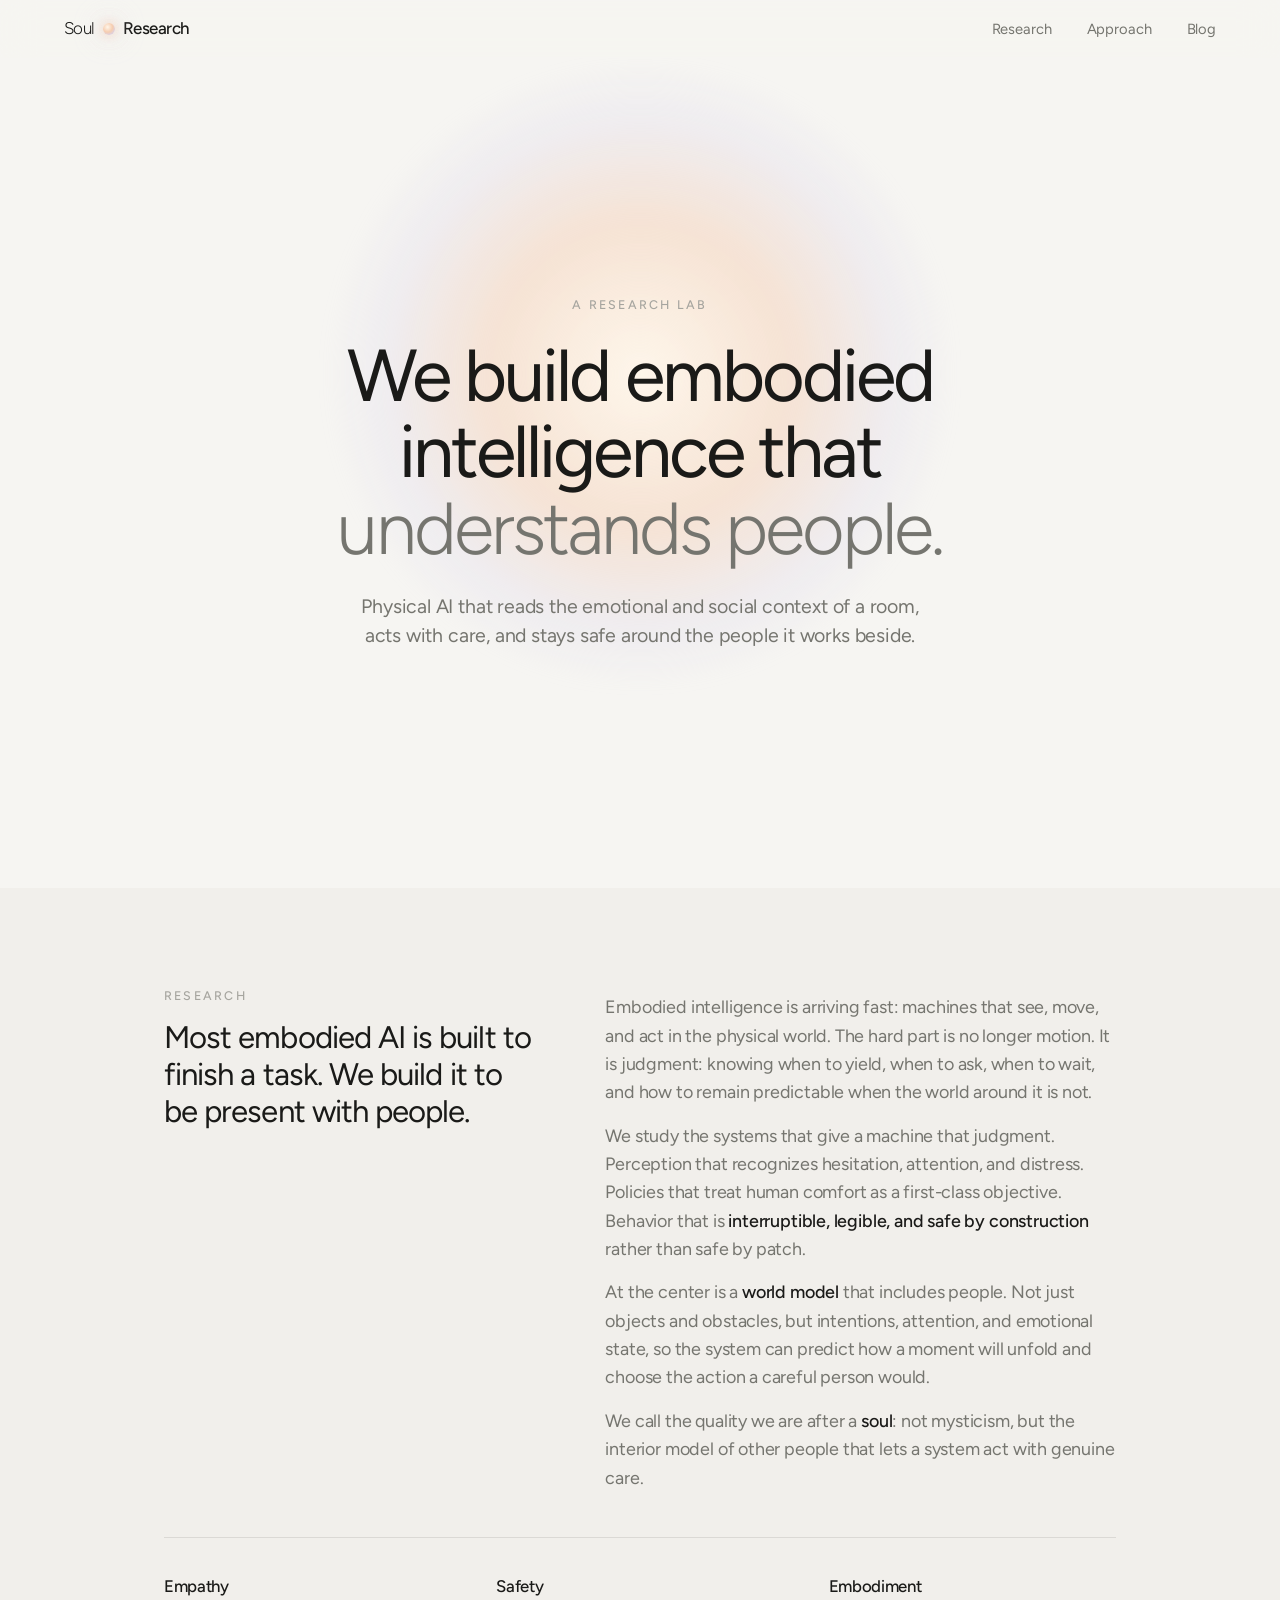
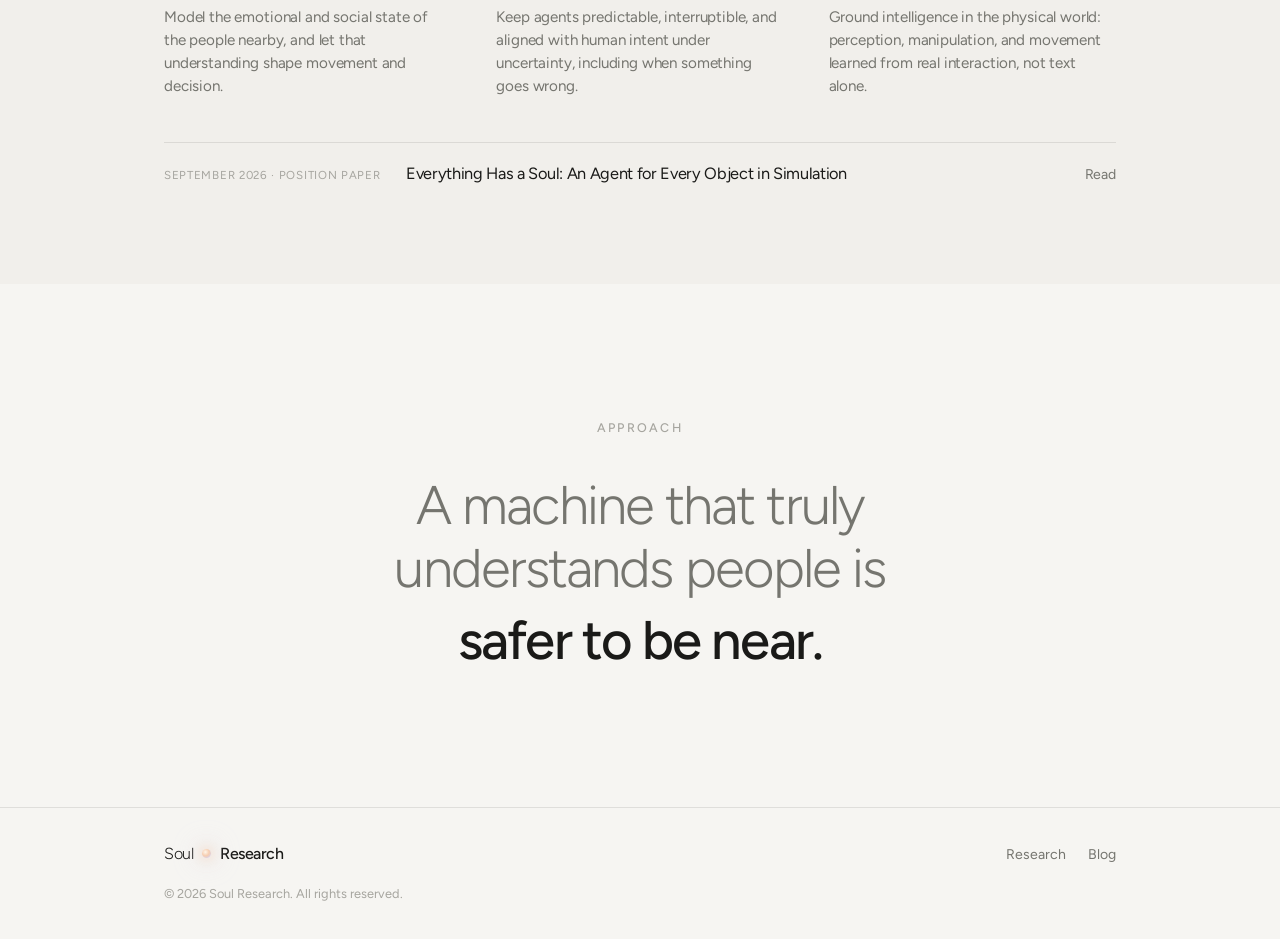
==== commit 0ab21d1e: "Add the brand orb as the site favicon. Co-authored-by: Cursor <cursoragent@cursor.com>" ====
--- a/index.html
+++ b/index.html
@@ -5,6 +5,11 @@
 <meta name="viewport" content="width=device-width, initial-scale=1.0" />
 <title>Soul Research · Empathy &amp; Safe Embodied Intelligence</title>
 <meta name="description" content="Soul Research is a lab building embodied intelligence that understands people and stays safe around them." />
+<meta name="theme-color" content="#f6f5f2" />
+<link rel="icon" href="/favicon.svg" type="image/svg+xml">
+<link rel="icon" href="/favicon-32.png" type="image/png" sizes="32x32">
+<link rel="icon" href="/favicon.ico" sizes="any">
+<link rel="apple-touch-icon" href="/apple-touch-icon.png">
 <link rel="preconnect" href="https://fonts.googleapis.com">
 <link rel="preconnect" href="https://fonts.gstatic.com" crossorigin>
 <link href="https://fonts.googleapis.com/css2?family=Figtree:wght@300;400;500;600;700&display=swap" rel="stylesheet">
--- a/styles.css
+++ b/styles.css
@@ -53,7 +53,9 @@
 
 .hero {
   position: relative; overflow: hidden;
-  padding-top: clamp(4.2rem, 11vh, 7.5rem); padding-bottom: clamp(3.8rem, 10vh, 6.5rem); text-align: center;
+  min-height: calc(100svh - 4.4rem);
+  display: flex; align-items: center; justify-content: center;
+  padding-top: clamp(5rem, 12vh, 8rem); padding-bottom: clamp(5rem, 12vh, 8rem); text-align: center;
 }
 .hero-glow {
   position: absolute; left: 50%; top: 38%; width: min(620px, 90vw); aspect-ratio: 1;
@@ -65,11 +67,11 @@
 
 .hero-inner { position: relative; z-index: 1; }
 .hero .eyebrow { margin-bottom: 0; }
-.hero h1 { margin: 0.85rem auto 0; max-width: 16ch; font-size: clamp(2.15rem, 5.6vw, 4.1rem); font-weight: 400; letter-spacing: -0.04em; line-height: 1.06; }
+.hero h1 { margin: 1.4rem auto 0; max-width: 16ch; font-size: clamp(2.3rem, 6.4vw, 4.6rem); font-weight: 400; letter-spacing: -0.04em; line-height: 1.04; }
 .hero h1 em { font-style: normal; font-weight: 300; color: var(--muted); }
-.hero-sub { margin: 1.25rem auto 0; max-width: 44ch; font-size: clamp(1.02rem, 1.6vw, 1.16rem); color: var(--muted); letter-spacing: -0.01em; line-height: 1.5; }
-
-.section { padding-top: clamp(3.4rem, 8vh, 5.5rem); padding-bottom: clamp(3.4rem, 8vh, 5.5rem); }
+.hero-sub { margin: 1.6rem auto 0; max-width: 46ch; font-size: clamp(1.02rem, 1.7vw, 1.22rem); color: var(--muted); letter-spacing: -0.01em; }
+
+.section { padding-top: clamp(4.5rem, 11vh, 8rem); padding-bottom: clamp(4.5rem, 11vh, 8rem); }
 .band { background: var(--paper-2); }
 .lede .eyebrow { margin-bottom: 0.85rem; }
 .lede h2 { font-size: clamp(1.4rem, 2.7vw, 1.95rem); font-weight: 400; letter-spacing: -0.03em; line-height: 1.18; }
@@ -124,7 +126,7 @@
 
 .belief {
   position: relative; overflow: hidden; text-align: center;
-  padding-top: clamp(3.6rem, 9vh, 6rem); padding-bottom: clamp(3.6rem, 9vh, 6rem);
+  padding-top: clamp(6rem, 15vh, 10.5rem); padding-bottom: clamp(6rem, 15vh, 10.5rem);
 }
 .belief-glow {
   position: absolute; left: 50%; top: 54%; transform: translate(-50%,-50%);
@@ -210,13 +212,13 @@
 .blog-feature-media {
   overflow: hidden;
   background: #ececec;
-  aspect-ratio: 4 / 3;
+  aspect-ratio: 16 / 9;
 }
 .blog-feature-media img {
   width: 100%;
   height: 100%;
   object-fit: contain;
-  object-position: center 55%;
+  object-position: center;
   display: block;
   background: #ececec;
 }
@@ -343,13 +345,13 @@
   margin: 0;
   overflow: hidden;
   background: #ececec;
-  aspect-ratio: 4 / 3;
+  aspect-ratio: 16 / 9;
 }
 .article-hero-media img {
   width: 100%;
   height: 100%;
   object-fit: contain;
-  object-position: center 55%;
+  object-position: center;
   display: block;
 }
 
@@ -681,6 +683,20 @@
   filter: saturate(0.9) contrast(1.05);
 }
 
+.clip {
+  margin: 0.85rem 0 0.2rem;
+  overflow: hidden;
+  background: #ececec;
+  aspect-ratio: 16 / 9;
+}
+.clip img {
+  width: 100%;
+  height: 100%;
+  object-fit: contain;
+  object-position: center;
+  display: block;
+}
+
 .case-grid {
   display: grid;
   grid-template-columns: 1fr;
@@ -695,14 +711,20 @@
   background: var(--paper);
   overflow: hidden;
 }
-.case img {
+.case img, .case video {
   width: 100%;
   aspect-ratio: 16 / 10;
   object-fit: cover;
   object-position: center 40%;
   display: block;
   background: #ebe8e2;
-  filter: saturate(0.92) contrast(1.04);
+}
+.case--clip img {
+  object-fit: contain;
+  object-position: center;
+  background: #ececec;
+  aspect-ratio: 16 / 9;
+  filter: none;
 }
 .case .body { padding: 0.75rem 0.8rem 0.9rem; }
 .case h3 { margin: 0 0 0.22rem; font-size: 0.94rem; font-weight: 500; letter-spacing: -0.02em; }
@@ -751,6 +773,264 @@
   color: var(--muted);
 }
 
+/* Native diagrams */
+.diagram {
+  margin: 1rem 0;
+  padding: 1rem 0.9rem 1.05rem;
+  background: var(--paper);
+  border: 1px solid var(--line);
+}
+.diagram-label {
+  font-size: 0.68rem;
+  text-transform: uppercase;
+  letter-spacing: 0.14em;
+  color: var(--faint);
+  margin-bottom: 0.85rem;
+}
+.diagram-split {
+  display: grid;
+  grid-template-columns: 1fr;
+  gap: 1.2rem;
+}
+@media (min-width: 680px) {
+  .diagram-split { grid-template-columns: 1fr 1fr; gap: 1.4rem; }
+}
+.diagram-col { text-align: center; }
+.diagram-col h4 {
+  margin-top: 0.55rem;
+  font-size: 0.92rem;
+  font-weight: 500;
+  letter-spacing: -0.02em;
+}
+.diagram-col p {
+  margin-top: 0.2rem;
+  font-size: 0.78rem;
+  color: var(--muted);
+  line-height: 1.4;
+}
+.topo {
+  display: block;
+  width: 100%;
+  height: auto;
+  max-width: 320px;
+  margin: 0 auto;
+}
+.topo text { font-family: "Figtree", system-ui, sans-serif; }
+.hub-map {
+  position: relative;
+  min-height: 168px;
+  display: flex;
+  align-items: center;
+  justify-content: center;
+}
+.hub-core {
+  background: var(--peach);
+  padding: 0.55rem 0.75rem;
+  font-size: 0.78rem;
+  font-weight: 500;
+  z-index: 1;
+}
+.node-ring {
+  position: absolute;
+  inset: 0;
+}
+.node-pill {
+  position: absolute;
+  width: 3.4rem;
+  height: 3.4rem;
+  border-radius: 50%;
+  display: flex;
+  align-items: center;
+  justify-content: center;
+  font-size: 0.68rem;
+  background: #e8e6e1;
+  color: var(--ink);
+}
+.node-pill--agent { background: rgba(220,214,234,0.85); }
+.node-pill:nth-child(1) { top: 0; left: 50%; transform: translate(-50%, 0); }
+.node-pill:nth-child(2) { top: 50%; right: 4%; transform: translateY(-50%); }
+.node-pill:nth-child(3) { bottom: 0; left: 50%; transform: translate(-50%, 0); }
+.node-pill:nth-child(4) { top: 50%; left: 4%; transform: translateY(-50%); }
+.node-pill:nth-child(5) { top: 12%; left: 12%; }
+.director-chip {
+  display: inline-block;
+  background: var(--cream);
+  padding: 0.4rem 0.7rem;
+  font-size: 0.75rem;
+  font-weight: 500;
+  margin-bottom: 0.65rem;
+  line-height: 1.25;
+}
+.director-chip span { display: block; font-weight: 400; color: var(--muted); font-size: 0.68rem; }
+
+.glance {
+  display: grid;
+  gap: 0.55rem;
+  text-align: center;
+}
+.glance-director {
+  justify-self: center;
+  background: radial-gradient(circle at 40% 35%, var(--orb-core), var(--peach) 42%, var(--lavender) 78%);
+  width: 5.6rem; height: 5.6rem;
+  border-radius: 50%;
+  display: flex; align-items: center; justify-content: center;
+  font-size: 0.68rem; font-weight: 500; letter-spacing: 0.06em; text-transform: uppercase;
+}
+.glance-book {
+  justify-self: center;
+  background: var(--paper-2);
+  border: 1px solid var(--line);
+  padding: 0.7rem 1rem;
+  font-size: 0.9rem;
+  font-weight: 500;
+}
+.glance-book span { display: block; font-weight: 400; color: var(--muted); font-size: 0.72rem; margin-top: 0.15rem; }
+.glance-row {
+  display: grid;
+  grid-template-columns: 1fr 1fr;
+  gap: 0.45rem;
+}
+.glance-card {
+  background: var(--paper-2);
+  padding: 0.65rem 0.7rem;
+  text-align: left;
+}
+.glance-card h5 { margin: 0 0 0.2rem; font-size: 0.78rem; font-weight: 500; }
+.glance-card p { margin: 0; font-size: 0.74rem; color: var(--muted); line-height: 1.35; }
+.glance-card--peach { background: rgba(243,213,192,0.4); }
+.glance-card--lav { background: rgba(220,214,234,0.4); }
+.glance-mirror {
+  margin-top: 0.2rem;
+  padding-top: 0.55rem;
+  border-top: 1px dashed var(--line);
+  font-size: 0.76rem;
+  color: var(--muted);
+  line-height: 1.4;
+}
+.glance-mirror strong { color: var(--ink); font-weight: 500; }
+
+.arch {
+  display: grid;
+  gap: 0.4rem;
+}
+.arch-box {
+  padding: 0.7rem 0.8rem;
+  border: 1px solid var(--line);
+  font-size: 0.84rem;
+  line-height: 1.35;
+}
+.arch-box strong { display: block; font-size: 0.88rem; font-weight: 500; margin-bottom: 0.12rem; }
+.arch-box span { color: var(--muted); font-size: 0.78rem; }
+.arch-box--dir { background: var(--cream); }
+.arch-pair {
+  display: grid;
+  grid-template-columns: 1fr;
+  gap: 0.4rem;
+}
+@media (min-width: 620px) {
+  .arch-pair { grid-template-columns: 1fr 1fr; }
+}
+.arch-box--cog { background: rgba(243,213,192,0.45); }
+.arch-box--act { background: rgba(220,214,234,0.4); }
+.arch-box--inv { background: rgba(243,213,192,0.28); }
+.arch-box--host { background: #eceae6; }
+.arch-box--log { background: var(--cream); }
+.arch-mid {
+  display: grid;
+  grid-template-columns: 1fr;
+  gap: 0.4rem;
+}
+@media (min-width: 700px) {
+  .arch-mid { grid-template-columns: 0.7fr 1.4fr 0.7fr; align-items: stretch; }
+}
+
+/* Chronicle chat */
+.chat {
+  margin: 1rem 0;
+  border: 1px solid var(--line);
+  background: var(--paper);
+  overflow: hidden;
+}
+.chat-head {
+  padding: 0.7rem 0.85rem 0.65rem;
+  border-bottom: 1px solid var(--line);
+  background: var(--paper-2);
+}
+.chat-head .k {
+  font-size: 0.68rem;
+  text-transform: uppercase;
+  letter-spacing: 0.12em;
+  color: var(--faint);
+}
+.chat-head h3 {
+  margin: 0.25rem 0 0.2rem;
+  font-size: 0.98rem;
+  font-weight: 500;
+}
+.chat-head p {
+  margin: 0;
+  font-size: 0.78rem;
+  color: var(--muted);
+  line-height: 1.4;
+}
+.chat-log {
+  display: flex;
+  flex-direction: column;
+  gap: 0.55rem;
+  padding: 0.85rem 0.75rem 1rem;
+}
+.msg { max-width: min(92%, 34rem); display: flex; flex-direction: column; gap: 0.18rem; }
+.msg--left { align-self: flex-start; }
+.msg--right { align-self: flex-end; }
+.msg--sys {
+  align-self: center;
+  max-width: 28rem;
+  text-align: center;
+  font-size: 0.72rem;
+  color: var(--faint);
+  letter-spacing: 0.01em;
+  line-height: 1.4;
+}
+.msg-who {
+  font-size: 0.66rem;
+  text-transform: uppercase;
+  letter-spacing: 0.1em;
+  color: var(--faint);
+}
+.msg--right .msg-who { text-align: right; }
+.bubble {
+  padding: 0.7rem 0.8rem 0.75rem;
+  line-height: 1.4;
+}
+.bubble--peach { background: rgba(243,213,192,0.55); }
+.bubble--lav { background: rgba(220,214,234,0.55); }
+.bubble .act {
+  font-size: 0.82rem;
+  font-weight: 500;
+  letter-spacing: -0.015em;
+  margin-bottom: 0.15rem;
+}
+.bubble .meta {
+  font-size: 0.72rem;
+  color: var(--muted);
+  margin-bottom: 0.4rem;
+  font-variant-numeric: tabular-nums;
+}
+.bubble p {
+  margin: 0;
+  font-size: 0.84rem;
+  color: var(--ink);
+}
+.kv {
+  margin: 0.4rem 0 0;
+  display: grid;
+  gap: 0.12rem;
+  font-size: 0.72rem;
+  color: var(--muted);
+  font-variant-numeric: tabular-nums;
+}
+.kv span { color: var(--ink); }
+
 .page-blog .footer {
   padding-top: 1rem;
   padding-bottom: 1rem;
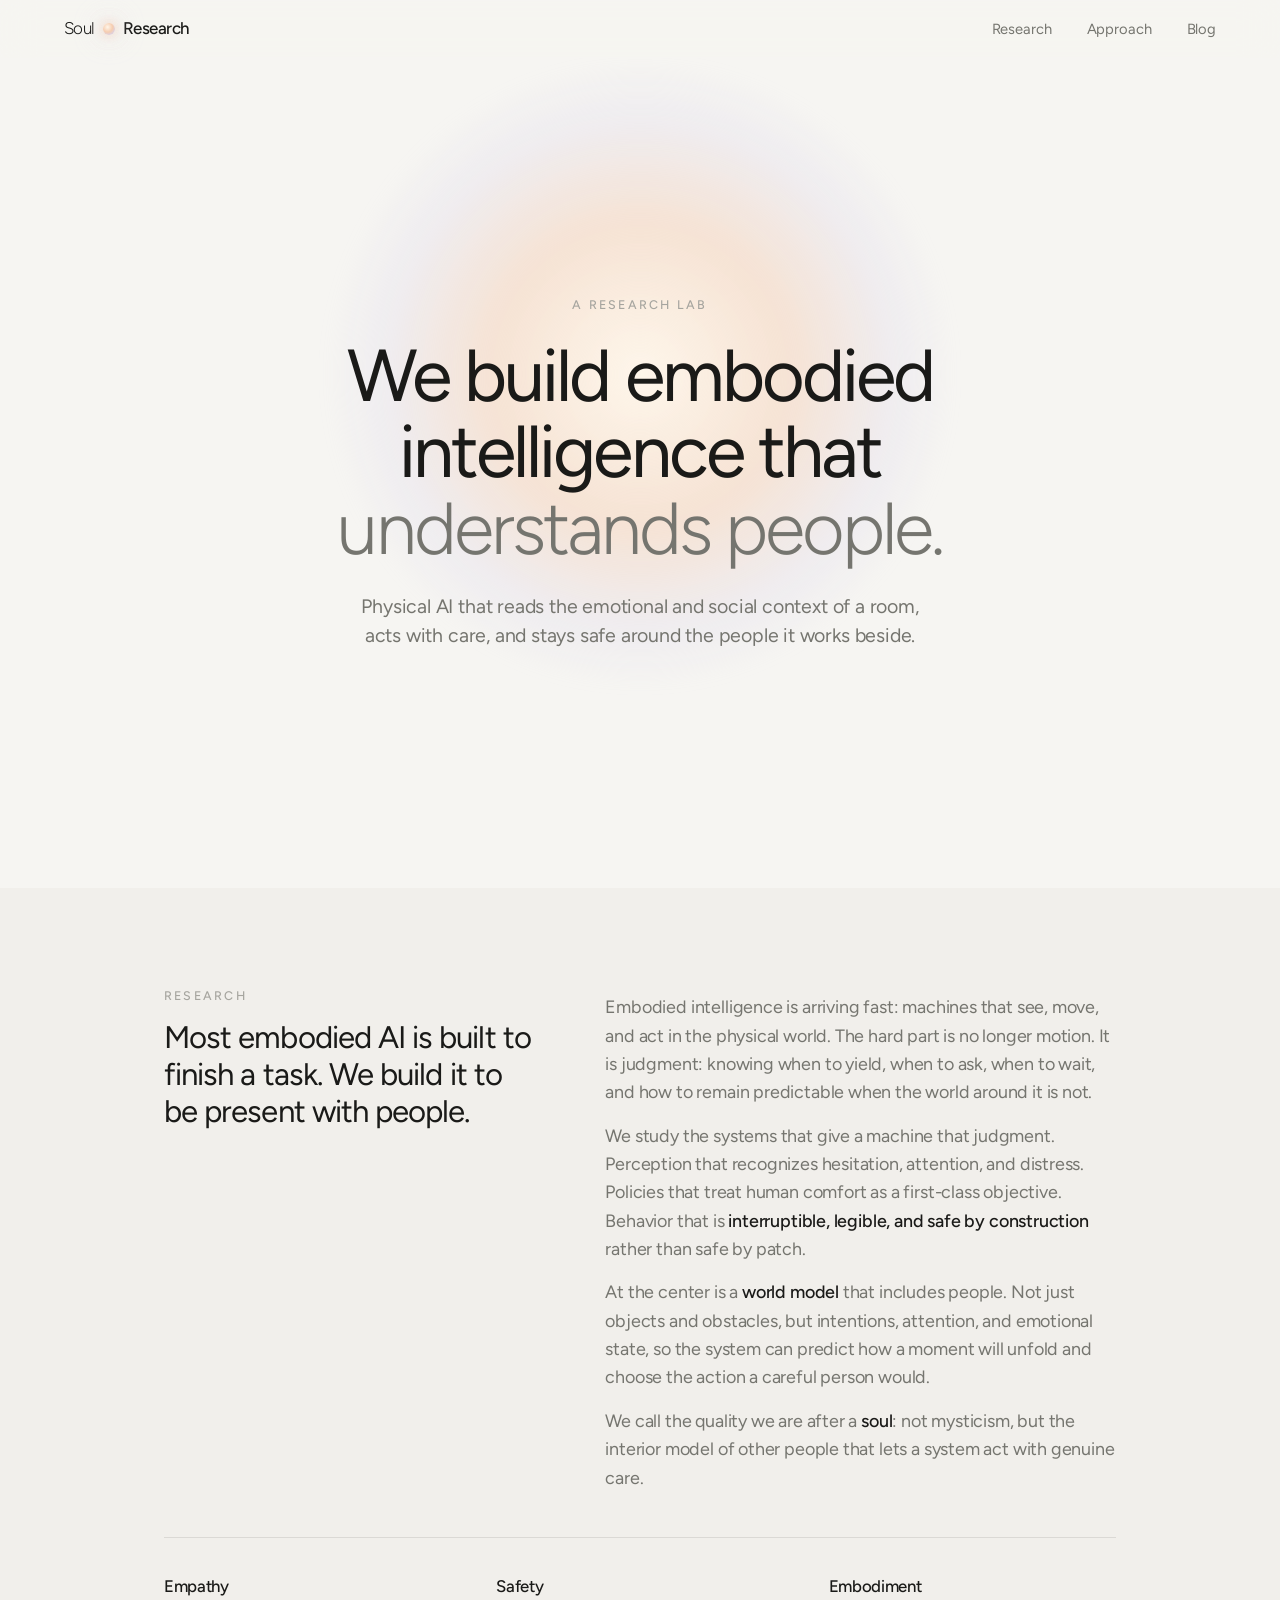
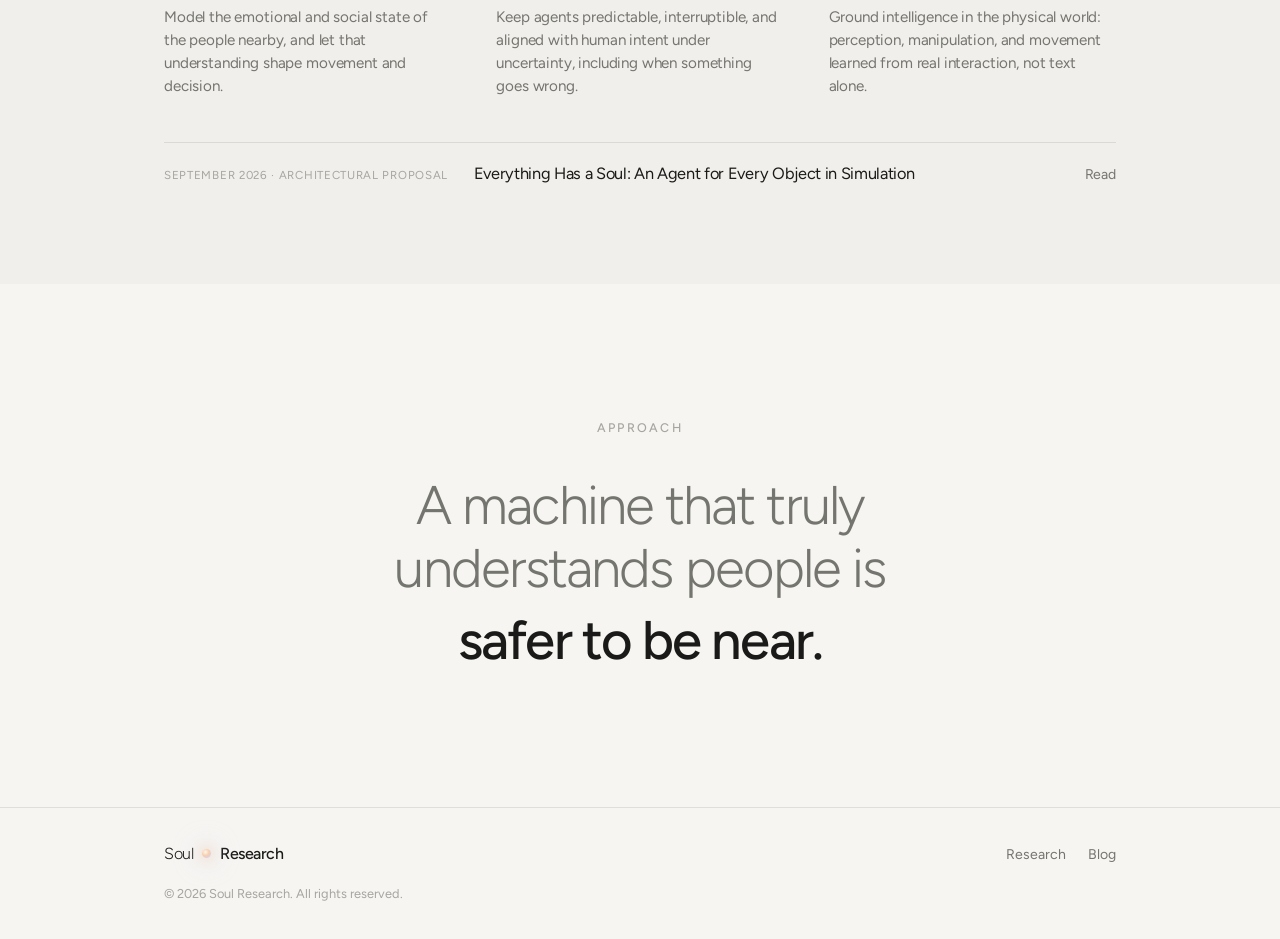
==== commit 0d5cb07d: "Update the blog to the diagnostic first-build paper. Co-authored-by: Cursor <cursoragent@cursor.com>" ====
--- a/index.html
+++ b/index.html
@@ -69,7 +69,7 @@
       </div>
 
       <a class="pub-row" href="blog/everything-has-a-soul.html">
-        <span class="pub-meta">September 2026 · Position paper</span>
+        <span class="pub-meta">September 2026 · Architectural proposal</span>
         <span class="pub-title">Everything Has a Soul: An Agent for Every Object in Simulation</span>
         <span class="pub-more">Read</span>
       </a>
--- a/styles.css
+++ b/styles.css
@@ -713,7 +713,8 @@
 }
 .case img, .case video {
   width: 100%;
-  aspect-ratio: 16 / 10;
+  height: auto;
+  aspect-ratio: 16 / 9;
   object-fit: cover;
   object-position: center 40%;
   display: block;
@@ -723,7 +724,6 @@
   object-fit: contain;
   object-position: center;
   background: #ececec;
-  aspect-ratio: 16 / 9;
   filter: none;
 }
 .case .body { padding: 0.75rem 0.8rem 0.9rem; }
@@ -752,6 +752,29 @@
 }
 .eval-table td { color: var(--muted); }
 .eval-table td:first-child { color: var(--ink); font-weight: 500; white-space: nowrap; }
+
+.ev {
+  display: inline-block;
+  font-size: 0.62rem;
+  letter-spacing: 0.08em;
+  text-transform: uppercase;
+  font-weight: 600;
+  padding: 0.04rem 0.3rem;
+  border: 1px solid var(--line);
+  margin-right: 0.2rem;
+  vertical-align: 0.05em;
+  color: var(--ink);
+  line-height: 1.4;
+}
+.ev--m { background: #f3eadc; }
+.ev--a { background: #f3d5c0; }
+.ev--g { background: #dcd6ea; }
+
+.diagram .eval-table { margin-top: 0.85rem; }
+
+@media (max-width: 699px) {
+  .eval-table td:first-child { white-space: normal; }
+}
 
 .pull {
   margin: 0.85rem 0;
@@ -944,6 +967,15 @@
   .arch-mid { grid-template-columns: 0.7fr 1.4fr 0.7fr; align-items: stretch; }
 }
 
+.study { margin: 1.2rem 0 1.55rem; }
+.study .clip {
+  margin: 0;
+  border: 1px solid var(--line);
+  border-bottom: 0;
+}
+.study .chat { margin: 0; }
+.study .figure-note { margin-top: 0.45rem !important; }
+
 /* Chronicle chat */
 .chat {
   margin: 1rem 0;
@@ -978,6 +1010,18 @@
   flex-direction: column;
   gap: 0.55rem;
   padding: 0.85rem 0.75rem 1rem;
+  max-height: 20rem;
+  overflow-y: auto;
+  overscroll-behavior: contain;
+  scrollbar-width: thin;
+  scrollbar-color: var(--line) transparent;
+}
+.chat-log:focus-visible {
+  outline: 1px solid var(--line);
+  outline-offset: -1px;
+}
+@media (max-width: 699px) {
+  .chat-log { max-height: 16rem; }
 }
 .msg { max-width: min(92%, 34rem); display: flex; flex-direction: column; gap: 0.18rem; }
 .msg--left { align-self: flex-start; }
